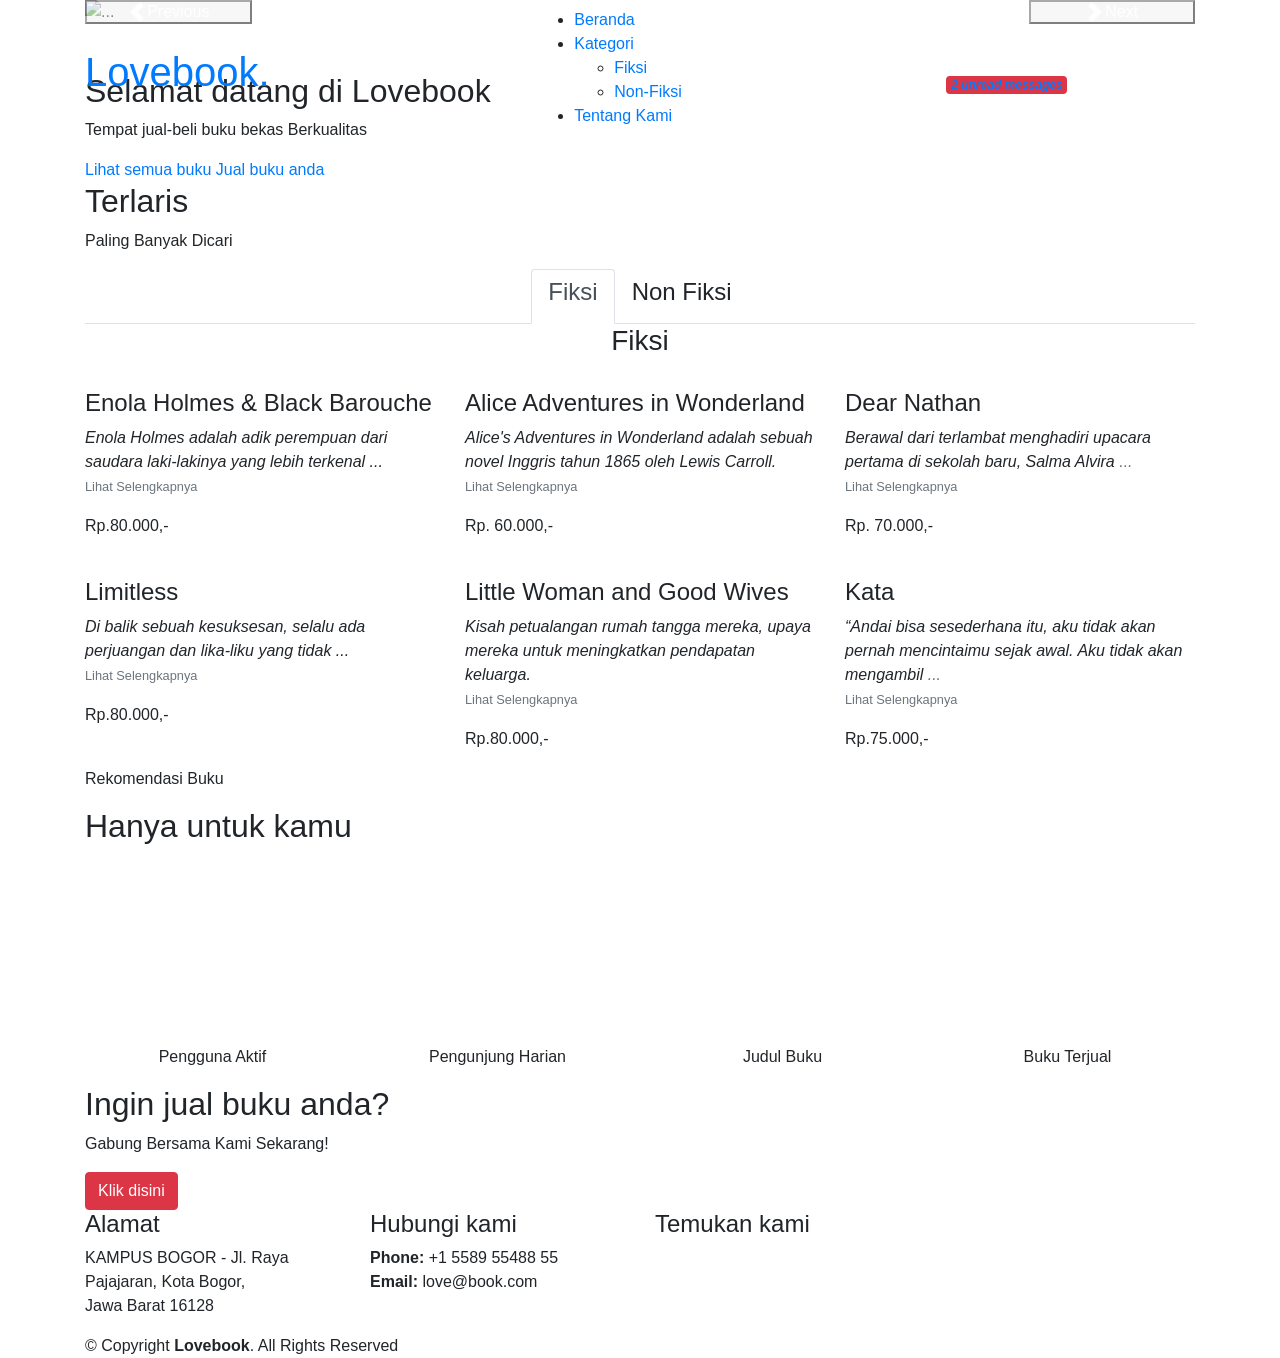
==== index.html @ 8b5e9d5b "Create index.html" ====
<!DOCTYPE html>
<html lang="en">

<head>
  <meta charset="utf-8">
  <meta content="width=device-width, initial-scale=1.0" name="viewport">

  <title>Lovebook</title>
  <meta content="" name="description">
  <meta content="" name="keywords">

  <!-- Favicons -->
  <link href="assets/img/LogoLovebook.png" rel="icon">
  <link href="assets/img/LogoLovebook.png" rel="apple-touch-icon">

  <!-- Google Fonts -->
  <link rel="preconnect" href="https://fonts.googleapis.com">
  <link rel="preconnect" href="https://fonts.gstatic.com" crossorigin>
  <link
    href="https://fonts.googleapis.com/css2?family=Open+Sans:ital,wght@0,300;0,400;0,500;0,600;0,700;1,300;1,400;1,600;1,700&family=Amatic+SC:ital,wght@0,300;0,400;0,500;0,600;0,700;1,300;1,400;1,500;1,600;1,700&family=Inter:ital,wght@0,300;0,400;0,500;0,600;0,700;1,300;1,400;1,500;1,600;1,700&display=swap"
    rel="stylesheet">

  <!-- Vendor CSS Files -->
  <link href="assets/vendor/bootstrap/css/bootstrap.min.css" rel="stylesheet">
  <link href="assets/vendor/bootstrap-icons/bootstrap-icons.css" rel="stylesheet">
  <link href="assets/vendor/aos/aos.css" rel="stylesheet">
  <link href="assets/vendor/glightbox/css/glightbox.min.css" rel="stylesheet">
  <link href="assets/vendor/swiper/swiper-bundle.min.css" rel="stylesheet">
  <link href="//maxcdn.bootstrapcdn.com/bootstrap/4.0.0/css/bootstrap.min.css" rel="stylesheet" id="bootstrap-css">
  <script src="//maxcdn.bootstrapcdn.com/bootstrap/4.0.0/js/bootstrap.min.js"></script>
  <script src="//cdnjs.cloudflare.com/ajax/libs/jquery/3.2.1/jquery.min.js"></script>

  <!-- Template Main CSS File -->
  <link href="assets/css/main.css" rel="stylesheet">

</head>

<body>

  <!-- ======= Header ======= -->
  <header id="header" class="header fixed-top d-flex align-items-center">
    <div class="container d-flex align-items-center justify-content-between">

      <a href="index.html" class="logo d-flex align-items-center me-auto me-lg-0">
        <!-- Uncomment the line below if you also wish to use an image logo -->
        <img src="assets/img/logolovebook1.png" alt="">
        <h1>Lovebook<span>.</span></h1>
      </a>

      <nav id="navbar" class="navbar">
        <ul>
          <li><a href="index.html">Beranda</a></li>
          <li class="dropdown"><a href="category.html"><span>Kategori</span> <i
                class="bi bi-chevron-down dropdown-indicator"></i></a>
            <ul>
              <li><a href="category-fiction.html">Fiksi</a></li>
              <li><a href="category-nonfiction.html">Non-Fiksi</a></li>
            </ul>
          </li>
          <li><a href="aboutus.html">Tentang Kami</a></li>
        </ul>
      </nav><!-- .navbar -->
      <nav>
        <a href="cart.html"><i class="bi bi-cart4 position-relative fs-5"><span
              class="position-absolute top-0 start-100 translate-middle badge rounded-pill bg-danger">2 <span
                class="visually-hidden">unread messages</span></span></i></a>
        <a class="btn-book-a-table bi bi-person-circle fs-5" href="profile.html"></a>
      </nav>
      <i class="mobile-nav-toggle mobile-nav-show bi bi-list"></i>
      <i class="mobile-nav-toggle mobile-nav-hide d-none bi bi-x"></i>
    </div>
  </header><!-- End Header -->

  <!-- ======= Hero Section ======= -->
  <section id="hero" class="hero d-flex align-items-center section-bg">
    <div class="container">
      <div id="carouselExampleControls" class="carousel slide  mb-5" data-bs-ride="carousel">
        <div class="carousel-inner">
          <div class="carousel-item active">
            <img src="assets/img/banner3.jpg" class="d-block w-100" alt="...">
          </div>
          <div class="carousel-item">
            <img src="assets/img/banner1.jpg" class="d-block w-100" alt="...">
          </div>
          <div class="carousel-item">
            <img src="assets/img/banner2.jpg" class="d-block w-100" alt="...">
          </div>
        </div>
        <button class="carousel-control-prev" type="button" data-bs-target="#carouselExampleControls" data-bs-slide="prev">
          <span class="carousel-control-prev-icon" aria-hidden="true"></span>
          <span class="visually-hidden">Previous</span>
        </button>
        <button class="carousel-control-next" type="button" data-bs-target="#carouselExampleControls" data-bs-slide="next">
          <span class="carousel-control-next-icon" aria-hidden="true"></span>
          <span class="visually-hidden">Next</span>
        </button>
      </div>
      <div class="section-header">
        <h2>Selamat datang di Lovebook</h2>
        <p class="fs-2">Tempat jual-beli buku bekas <span>Berkualitas</span></p>
        <a href="category.html" class="btn-book-a-table">Lihat semua buku </a>
        <a href="#book-a-table" class="ms-4">Jual buku anda </a>
      </div>
      <!-- <div class="row justify-content-between gy-5">
        <div class="col-lg-5 order-2 order-lg-1 d-flex flex-column justify-content-center align-items-center align-items-lg-start text-center text-lg-start">
          <h2 data-aos="fade-up">Vedbook<br>buku bekas berkualitas</h2>
          <p data-aos="fade-up" data-aos-delay="100">Hanya di Lovebook</p>
          <div class="d-flex" data-aos="fade-up" data-aos-delay="200">
            
            <a href="#book-a-table" class="btn-book-a-table">Lihat Buku </a>
          </div>
        </div>
        <div class="col-lg-5 order-1 order-lg-2 text-center text-lg-start">
          <img src="assets/img/depan.png" class="img-fluid" alt="" data-aos="zoom-in" data-aos-delay="300" width="3750" height="3000">
        </div>
      </div> -->
    </div>
  </section><!-- End Hero Section -->

  <main id="main">

    <!-- ======= Menu Section ======= -->
    <section id="menu" class="menu">
      <div class="container" data-aos="fade-up">

        <div class="section-header">
          <h2>Terlaris</h2>
          <p>Paling Banyak <span>Dicari</span></p>
        </div>

        <ul class="nav nav-tabs d-flex justify-content-center" data-aos="fade-up" data-aos-delay="200">

          <li class="nav-item">
            <a class="nav-link active show" data-bs-toggle="tab" data-bs-target="#menu-fiction">
              <h4>Fiksi</h4>
            </a>
          </li><!-- End tab nav item -->

          <li class="nav-item">
            <a class="nav-link" data-bs-toggle="tab" data-bs-target="#menu-nonfiction">
              <h4>Non Fiksi</h4>
            </a>
          </li><!-- End tab nav item -->

        </ul>

        <div class="tab-content" data-aos="fade-up" data-aos-delay="300">

          <div class="tab-pane fade active show" id="menu-fiction">

            <div class="tab-header text-center">
              <h3>Fiksi</h3>
            </div>

            <div class="row gy-5">

              <div class="col-lg-4 menu-item">
                <a href="assets/img/menu/enola1.png" class="glightbox"><img src="assets/img/menu/enola1.png"
                    class="menu-img img-fluid" alt=""></a>
                <h4>Enola Holmes & Black Barouche</h4>
                <p class="description">
                  <i>Enola Holmes adalah adik perempuan dari saudara laki-lakinya yang lebih terkenal ...</i> <br><small><a href="#" class="text-muted opacity-50">Lihat Selengkapnya</a></small>
                </p>
                <p class="price">
                  Rp.80.000,-
                </p>
              </div><!-- Menu Item -->

              <div class="col-lg-4 menu-item">
                <a href="assets/img/menu/alice.png" class="glightbox"><img src="assets/img/menu/alice.png"
                    class="menu-img img-fluid" alt=""></a>
                <h4>Alice Adventures in Wonderland</h4>
                <p class="description">
                  <i>Alice's Adventures in Wonderland adalah sebuah novel Inggris tahun 1865 oleh Lewis
                    Carroll.</i><br><small><a href="#" class="text-muted opacity-50">Lihat Selengkapnya</a></small>
                </p>
                <p class="price">
                  Rp. 60.000,-
                </p>
              </div><!-- Menu Item -->

              <div class="col-lg-4 menu-item">
                <a href="assets/img/menu/dearnathan.png" class="glightbox"><img src="assets/img/menu/dearnathan.png"
                    class="menu-img img-fluid" alt=""></a>
                <h4>Dear Nathan</h4>
                <p class="description">
                  <i>Berawal dari terlambat menghadiri upacara pertama di sekolah baru, Salma Alvira <a
                      class="text-muted">...</a></i> <br><small><a href="#" class="text-muted opacity-50">Lihat
                      Selengkapnya</a></small>
                </p>
                <p class="price">
                  Rp. 70.000,-
                </p>
              </div><!-- Menu Item -->

              <div class="col-lg-4 menu-item">
                <a href="assets/img/menu/limitless.png" class="glightbox"><img src="assets/img/menu/limitless.png"
                    class="menu-img img-fluid" alt=""></a>
                <h4>Limitless</h4>
                <p class="description">
                  <i>Di balik sebuah kesuksesan, selalu ada perjuangan dan lika-liku yang tidak ...</i> <br><small><a href="#" class="text-muted opacity-50">Lihat Selengkapnya</a></small>
                </p>
                <p class="price">
                  Rp.80.000,-
                </p>
              </div><!-- Menu Item -->

              <div class="col-lg-4 menu-item">
                <a href="assets/img/menu/littlewoman.png" class="glightbox"><img src="assets/img/menu/littlewoman.png"
                    class="menu-img img-fluid" alt=""></a>
                <h4>Little Woman and Good Wives</h4>
                <p class="description">
                  <i>Kisah petualangan rumah tangga mereka, upaya mereka untuk meningkatkan pendapatan keluarga.</i>
                  <br><small><a href="#" class="text-muted opacity-50">Lihat Selengkapnya</a></small>
                </p>
                <p class="price">
                  Rp.80.000,-
                </p>
              </div><!-- Menu Item -->

              <div class="col-lg-4 menu-item">
                <a href="assets/img/menu/kata.png" class="glightbox"><img src="assets/img/menu/kata.png"
                    class="menu-img img-fluid" alt=""></a>
                <h4>Kata</h4>
                <p class="description">
                  <i>“Andai bisa sesederhana itu, aku tidak akan pernah mencintaimu sejak awal. Aku tidak akan mengambil
                    <a class="text-muted">...</a></i> <br><small><a href="#" class="text-muted opacity-50">Lihat
                      Selengkapnya</a></small>
                </p>
                <p class="price">
                  Rp.75.000,-
                </p>
              </div><!-- Menu Item -->

            </div>
          </div><!-- End Starter Menu Content -->

          <div class="tab-pane fade" id="menu-nonfiction">

            <div class="tab-header text-center">
              <h3>Non Fiksi</h3>
            </div>

            <div class="row gy-5">

              <div class="col-lg-4 menu-item">
                <a href="assets/img/menu/howtowin.png" class="glightbox"><img src="assets/img/menu/howtowin.png"
                    class="menu-img img-fluid" alt=""></a>
                <h4>How to Win & Influence People</h4>
                <p class="description">
                  <i>Anda dapat mengejar pekerjaan yang Anda inginkan dan mendapatkannya!</i> <br><small><a href="#" class="text-muted opacity-50">Lihat
                      Selengkapnya</a></small>

                </p>
                <p class="price">
                  Rp. 55.000,-
                </p>
              </div><!-- Menu Item -->

              <div class="col-lg-4 menu-item">
                <a href="assets/img/menu/sukarno.png" class="glightbox"><img src="assets/img/menu/sukarno.png"
                    class="menu-img img-fluid" alt=""></a>
                <h4>Sukarno</h4>
                <p class="description">
                  <i>Sukarno adalah sebuah buku yang berisi tentang kisah Soekarno, bapak pendiri republik. </i>
                  <br><small><a href="#" class="text-muted opacity-50">Lihat Selengkapnya</a></small>
                </p>
                <p class="price">
                  Rp. 90.000,-
                </p>
              </div><!-- Menu Item -->

              <div class="col-lg-4 menu-item">
                <a href="assets/img/menu/atomic1.png" class="glightbox"><img src="assets/img/menu/atomic1.png"
                    class="menu-img img-fluid" alt=""></a>
                <h4>Atomic Habits</h4>
                <p class="description">
                  <i>Orang mengira ketika Anda ingin mengubah hidup, Anda perlu memikirkan hal-hal besar. </i>
                  <br><small><a href="#" class="text-muted opacity-50">Lihat Selengkapnya</a></small>
                </p>
                <p class="price">
                  Rp. 80.000,-
                </p>
              </div><!-- Menu Item -->

              <div class="col-lg-4 menu-item">
                <a href="assets/img/menu/deartommorow.png" class="glightbox"><img src="assets/img/menu/deartommorow.png"
                    class="menu-img img-fluid" alt=""></a>
                <h4>Dear Tomorrow</h4>
                <p class="description">
                  <i>Buku ini adalah kumpulan pengalaman, pemikiran, dan percakapan tentang <a
                      class="text-muted">...</a></i> <br><small><a href="#" class="text-muted opacity-50">Lihat
                      Selengkapnya</a></small>

                </p>
                <p class="price">
                  Rp. 90.000,-
                </p>
              </div><!-- Menu Item -->

              <div class="col-lg-4 menu-item">
                <a href="assets/img/menu/howtorespect.png" class="glightbox"><img src="assets/img/menu/howtorespect.png"
                    class="menu-img img-fluid" alt=""></a>
                <h4>How to Respect Myself</h4>
                <p class="description">
                  <i>Bagaimana anda menjaga dan mencintai diri sendiri? Metode pelatihan mandiri untuk <a
                      class="text-muted">...</a></i> <br><small><a href="#" class="text-muted opacity-50">Lihat
                      Selengkapnya</a></small>

                </p>
                <p class="price">
                  Rp. 70.000,-
                </p>
              </div><!-- Menu Item -->

              <div class="col-lg-4 menu-item">
                <a href="assets/img/menu/seniberbicara.png" class="glightbox"><img
                    src="assets/img/menu/seniberbicara.png" class="menu-img img-fluid" alt=""></a>
                <h4>Seni Berbicara yang Baik</h4>
                <p class="description">
                  <i>Tidak ada orang yang tidak bisa diajak bicara bila kita memiliki sifat yang tepat.</i>
                  <br><small><a href="#" class="text-muted opacity-50">Lihat Selengkapnya</a></small>

                </p>
                <p class="price">
                  Rp. 75.000,-
                </p>
              </div><!-- Menu Item -->

            </div>
          </div><!-- End Breakfast Menu Content -->

        </div>

      </div>
    </section><!-- End Menu Section -->

    <!-- ======= Gallery Section ======= -->
    <section id="gallery" class="gallery section-bg">
      <div class="container" data-aos="fade-up">

        <div class="section-header">
          <p>Rekomendasi <span>Buku</span></p>
          <h2>Hanya untuk kamu</h2>
        </div>
        <div class="gallery-slider swiper">
          <div class="swiper-wrapper align-items-center">
            <div class="swiper-slide"><a class="glightbox" data-gallery="images-gallery"
                href="assets/img/menu/habisgelap.png"><img src="assets/img/menu/habisgelap.png" class="img-fluid"
                  alt=""></a></div>
            <div class="swiper-slide"><a class="glightbox" data-gallery="images-gallery"
                href="assets/img/menu/kata.png"><img src="assets/img/menu/kata.png" class="img-fluid" alt=""></a>
            </div>
            <div class="swiper-slide"><a class="glightbox" data-gallery="images-gallery"
                href="assets/img/menu/seniberbicara.png"><img src="assets/img/menu/seniberbicara.png" class="img-fluid"
                  alt=""></a></div>
            <div class="swiper-slide"><a class="glightbox" data-gallery="images-gallery"
                href="assets/img/menu/howtorespect.png"><img src="assets/img/menu/howtorespect.png" class="img-fluid"
                  alt=""></a></div>
            <div class="swiper-slide"><a class="glightbox" data-gallery="images-gallery"
                href="assets/img/menu/teluk.png"><img src="assets/img/menu/teluk.png" class="img-fluid" alt=""></a>
            </div>
            <div class="swiper-slide"><a class="glightbox" data-gallery="images-gallery"
                href="assets/img/menu/atomic1.png"><img src="assets/img/menu/atomic1.png" class="img-fluid" alt=""></a>
            </div>
            <div class="swiper-slide"><a class="glightbox" data-gallery="images-gallery"
                href="assets/img/menu/limitless.png"><img src="assets/img/menu/limitless.png" class="img-fluid"
                  alt=""></a></div>
            <div class="swiper-slide"><a class="glightbox" data-gallery="images-gallery"
                href="assets/img/menu/deartommorow.png"><img src="assets/img/menu/deartommorow.png" class="img-fluid"
                  alt=""></a></div>
          </div>
          <div class="swiper-pagination"></div>
        </div>


      </div>
    </section><!-- End Gallery Section -->

    <!-- ======= Stats Counter Section ======= -->
    <section id="stats-counter" class="stats-counter">
      <div class="container" data-aos="zoom-out">

        <div class="row gy-4">

          <div class="col-lg-3 col-md-6">
            <div class="stats-item text-center w-100 h-100">
              <span data-purecounter-start="0" data-purecounter-end="152" data-purecounter-duration="1"
                class="purecounter"></span>
              <p>Pengguna Aktif</p>
            </div>
          </div><!-- End Stats Item -->

          <div class="col-lg-3 col-md-6">
            <div class="stats-item text-center w-100 h-100">
              <span data-purecounter-start="0" data-purecounter-end="542" data-purecounter-duration="1"
                class="purecounter"></span>
              <p>Pengunjung Harian</p>
            </div>
          </div><!-- End Stats Item -->

          <div class="col-lg-3 col-md-6">
            <div class="stats-item text-center w-100 h-100">
              <span data-purecounter-start="0" data-purecounter-end="1453" data-purecounter-duration="1"
                class="purecounter"></span>
              <p>Judul Buku</p>
            </div>
          </div><!-- End Stats Item -->

          <div class="col-lg-3 col-md-6">
            <div class="stats-item text-center w-100 h-100">
              <span data-purecounter-start="0" data-purecounter-end="413" data-purecounter-duration="1"
                class="purecounter"></span>
              <p>Buku Terjual</p>
            </div>
          </div><!-- End Stats Item -->

        </div>

      </div>
    </section><!-- End Stats Counter Section -->



    <!-- ======= Events Section ======= -->
    <!-- <section id="events" class="events">
          <div class="container-fluid" data-aos="fade-up">
    
            <div class="section-header">
              <h2>Events</h2>
              <p>Share <span>Your Moments</span> In Our Restaurant</p>
            </div>
    
            <div class="slides-3 swiper" data-aos="fade-up" data-aos-delay="100">
              <div class="swiper-wrapper">
    
                <div class="swiper-slide event-item d-flex flex-column justify-content-end" style="background-image: url(assets/img/menu/atomic1.png)">
                  <h3>Atomic Habits</h3>
                  <div class="price align-self-start">Rp. 80.000,-</div>
                  <p class="description">
                    
                  </p>
                </div>
    
                <div class="swiper-slide event-item d-flex flex-column justify-content-end" style="background-image: url(assets/img/menu/sukarno.png)">
                  <h3>Sukarno</h3>
                  <div class="price align-self-start">Rp. 90.000,-</div>
                  <p class="description">
                   
                  </p>
                </div>
    
                <div class="swiper-slide event-item d-flex flex-column justify-content-end" style="background-image: url(assets/img/menu/dearnathan.png)">
                  <h3>Dear Nathan</h3>
                  <div class="price align-self-start">Rp. 70.000,-</div>
                  <p class="description">
                  </p>
                </div>
    
              </div>
              <div class="swiper-pagination"></div>
            </div>
    
          </div>
        </section> -->
    <!-- End Events Section -->

    <!-- ======= Book A Table Section ======= -->
    <section id="book-a-table" class="book-a-table">
      <div class="container" data-aos="fade-up">

        <div class="section-header">
          <h2>Ingin jual buku anda?</h2>
          <p>Gabung <span>Bersama Kami</span> Sekarang!</p>
          <button type="button" class="btn btn-danger">Klik disini</button>
        </div>

        <!-- <div class="row g-0">

          <div class="col-lg-4 reservation-img" style="background-image: url(assets/img/gabung.jpg);" data-aos="zoom-out" data-aos-delay="200"></div>

          <div class="col-lg-8 d-flex align-items-center reservation-form-bg">
            <form action="forms/book-a-table.php" method="post" role="form" class="php-email-form" data-aos="fade-up" data-aos-delay="100">
              <div class="row gy-4">
                <div class="col-lg-4 col-md-6">
                  <input type="text" name="name" class="form-control" id="name" placeholder="Your Name" data-rule="minlen:4" data-msg="Please enter at least 4 chars">
                  <div class="validate"></div>
                </div>
                <div class="col-lg-4 col-md-6">
                  <input type="email" class="form-control" name="email" id="email" placeholder="Your Email" data-rule="email" data-msg="Please enter a valid email">
                  <div class="validate"></div>
                </div>
                <div class="col-lg-4 col-md-6">
                  <input type="text" class="form-control" name="phone" id="phone" placeholder="Your Phone" data-rule="minlen:4" data-msg="Please enter at least 4 chars">
                  <div class="validate"></div>
                </div>
                <div class="col-lg-4 col-md-6">
                  <input type="text" name="date" class="form-control" id="date" placeholder="Date" data-rule="minlen:4" data-msg="Please enter at least 4 chars">
                  <div class="validate"></div>
                </div>
                <div class="col-lg-4 col-md-6">
                  <input type="text" class="form-control" name="time" id="time" placeholder="Time" data-rule="minlen:4" data-msg="Please enter at least 4 chars">
                  <div class="validate"></div>
                </div>
                <div class="col-lg-4 col-md-6">
                  <input type="number" class="form-control" name="people" id="people" placeholder="# of people" data-rule="minlen:1" data-msg="Please enter at least 1 chars">
                  <div class="validate"></div>
                </div>
              </div>
              <div class="form-group mt-3">
                <textarea class="form-control" name="message" rows="5" placeholder="Message"></textarea>
                <div class="validate"></div>
              </div>
              <div class="mb-3">
                <div class="loading">Loading</div>
                <div class="error-message"></div>
                <div class="sent-message">Your booking request was sent. We will call back or send an Email to confirm your reservation. Thank you!</div>
              </div>
              <div class="text-center"><button type="submit">Book a Table</button></div>
            </form>

        </div> -->

      </div>
    </section>



    <!-- ======= Contact Section ======= -->
    <!-- <section id="contact" class="contact">
      <div class="container" data-aos="fade-up">
        <form action="forms/contact.php" method="post" role="form" class="php-email-form p-3 p-md-4">
          <div class="row">
            <div class="col-xl-6 form-group">
              <input type="text" name="name" class="form-control" id="name" placeholder="Your Name" required>
            </div>
            <div class="col-xl-6 form-group">
              <input type="email" class="form-control" name="email" id="email" placeholder="Your Email" required>
            </div>
          </div>
          <div class="form-group">
            <input type="text" class="form-control" name="subject" id="subject" placeholder="Subject" required>
          </div>
          <div class="form-group">
            <textarea class="form-control" name="message" rows="5" placeholder="Message" required></textarea>
          </div>
          <div class="my-3">
            <div class="loading">Loading</div>
            <div class="error-message"></div>
            <div class="sent-message">Your message has been sent. Thank you!</div>
          </div>
          <div class="text-center"><button type="submit">Send Message</button></div>
        </form>

      </div>
    </section> -->

  </main><!-- End #main -->

  <!-- ======= Footer ======= -->
  <footer id="footer" class="footer">

    <div class="container">
      <div class="row gy-3">
        <div class="col-lg-3 col-md-6 d-flex">
          <i class="bi bi-geo-alt icon"></i>
          <div>
            <h4>Alamat</h4>
            <p>
              KAMPUS BOGOR - Jl. Raya Pajajaran, Kota Bogor,<br>
              Jawa Barat 16128 <br>
            </p>
          </div>

        </div>

        <div class="col-lg-3 col-md-6 footer-links d-flex">
          <i class="bi bi-telephone icon"></i>
          <div>
            <h4>Hubungi kami</h4>
            <p>
              <strong>Phone:</strong> +1 5589 55488 55<br>
              <strong>Email:</strong> love@book.com<br>
            </p>
          </div>
        </div>

        <div class="col-lg-3 col-md-6 footer-links">
          <h4>Temukan kami</h4>
          <div class="social-links d-flex">
            <a href="#" class="twitter"><i class="bi bi-twitter"></i></a>
            <a href="#" class="facebook"><i class="bi bi-facebook"></i></a>
            <a href="#" class="instagram"><i class="bi bi-instagram"></i></a>
            <a href="#" class="linkedin"><i class="bi bi-linkedin"></i></a>
          </div>
        </div>

      </div>
    </div>

    <div class="container">
      <div class="copyright">
        &copy; Copyright <strong><span>Lovebook</span></strong>. All Rights Reserved
      </div>
    </div>

  </footer><!-- End Footer -->
  <!-- End Footer -->

  <a href="#" class="scroll-top d-flex align-items-center justify-content-center"><i
      class="bi bi-arrow-up-short"></i></a>

  <div id="preloader"></div>

  <!-- Vendor JS Files -->
  <script src="assets/vendor/bootstrap/js/bootstrap.bundle.min.js"></script>
  <script src="assets/vendor/aos/aos.js"></script>
  <script src="assets/vendor/glightbox/js/glightbox.min.js"></script>
  <script src="assets/vendor/purecounter/purecounter_vanilla.js"></script>
  <script src="assets/vendor/swiper/swiper-bundle.min.js"></script>
  <script src="assets/vendor/php-email-form/validate.js"></script>

  <!-- Template Main JS File -->
  <script src="assets/js/main.js"></script>

</body>

</html>
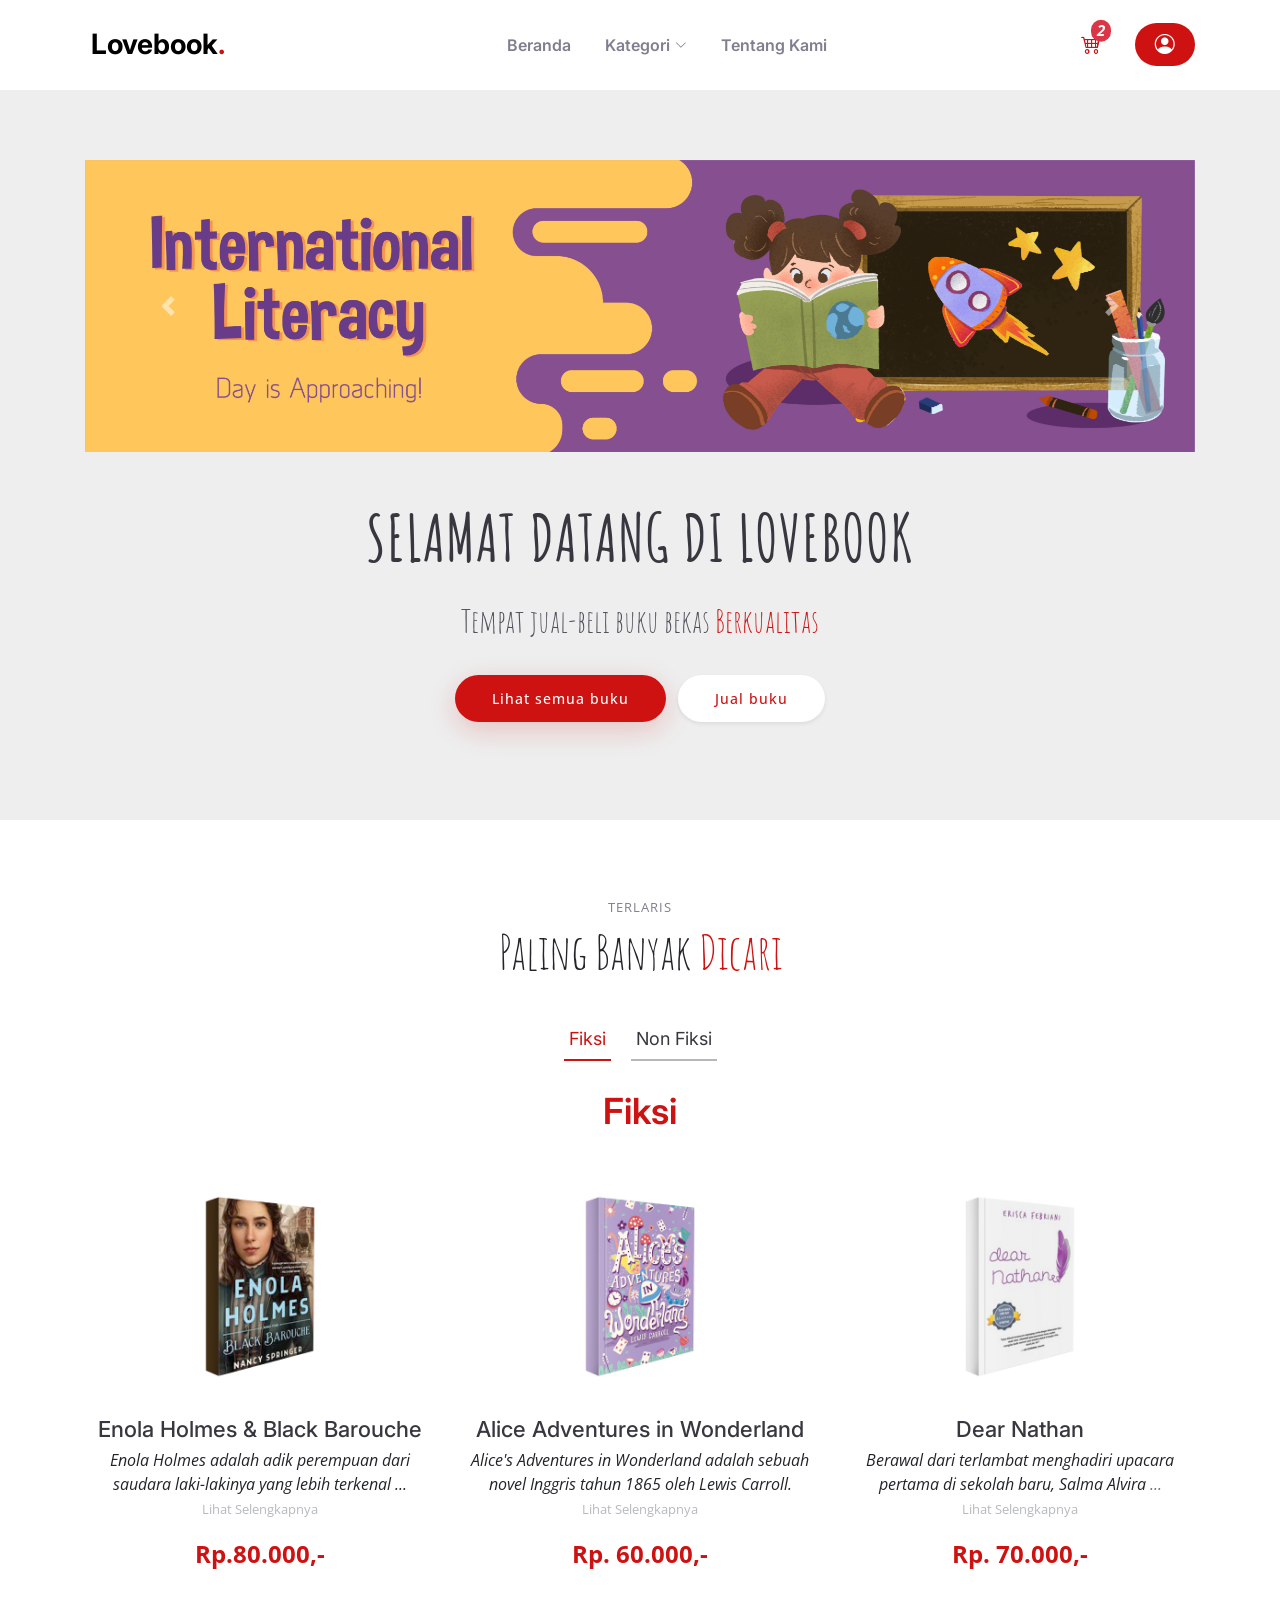
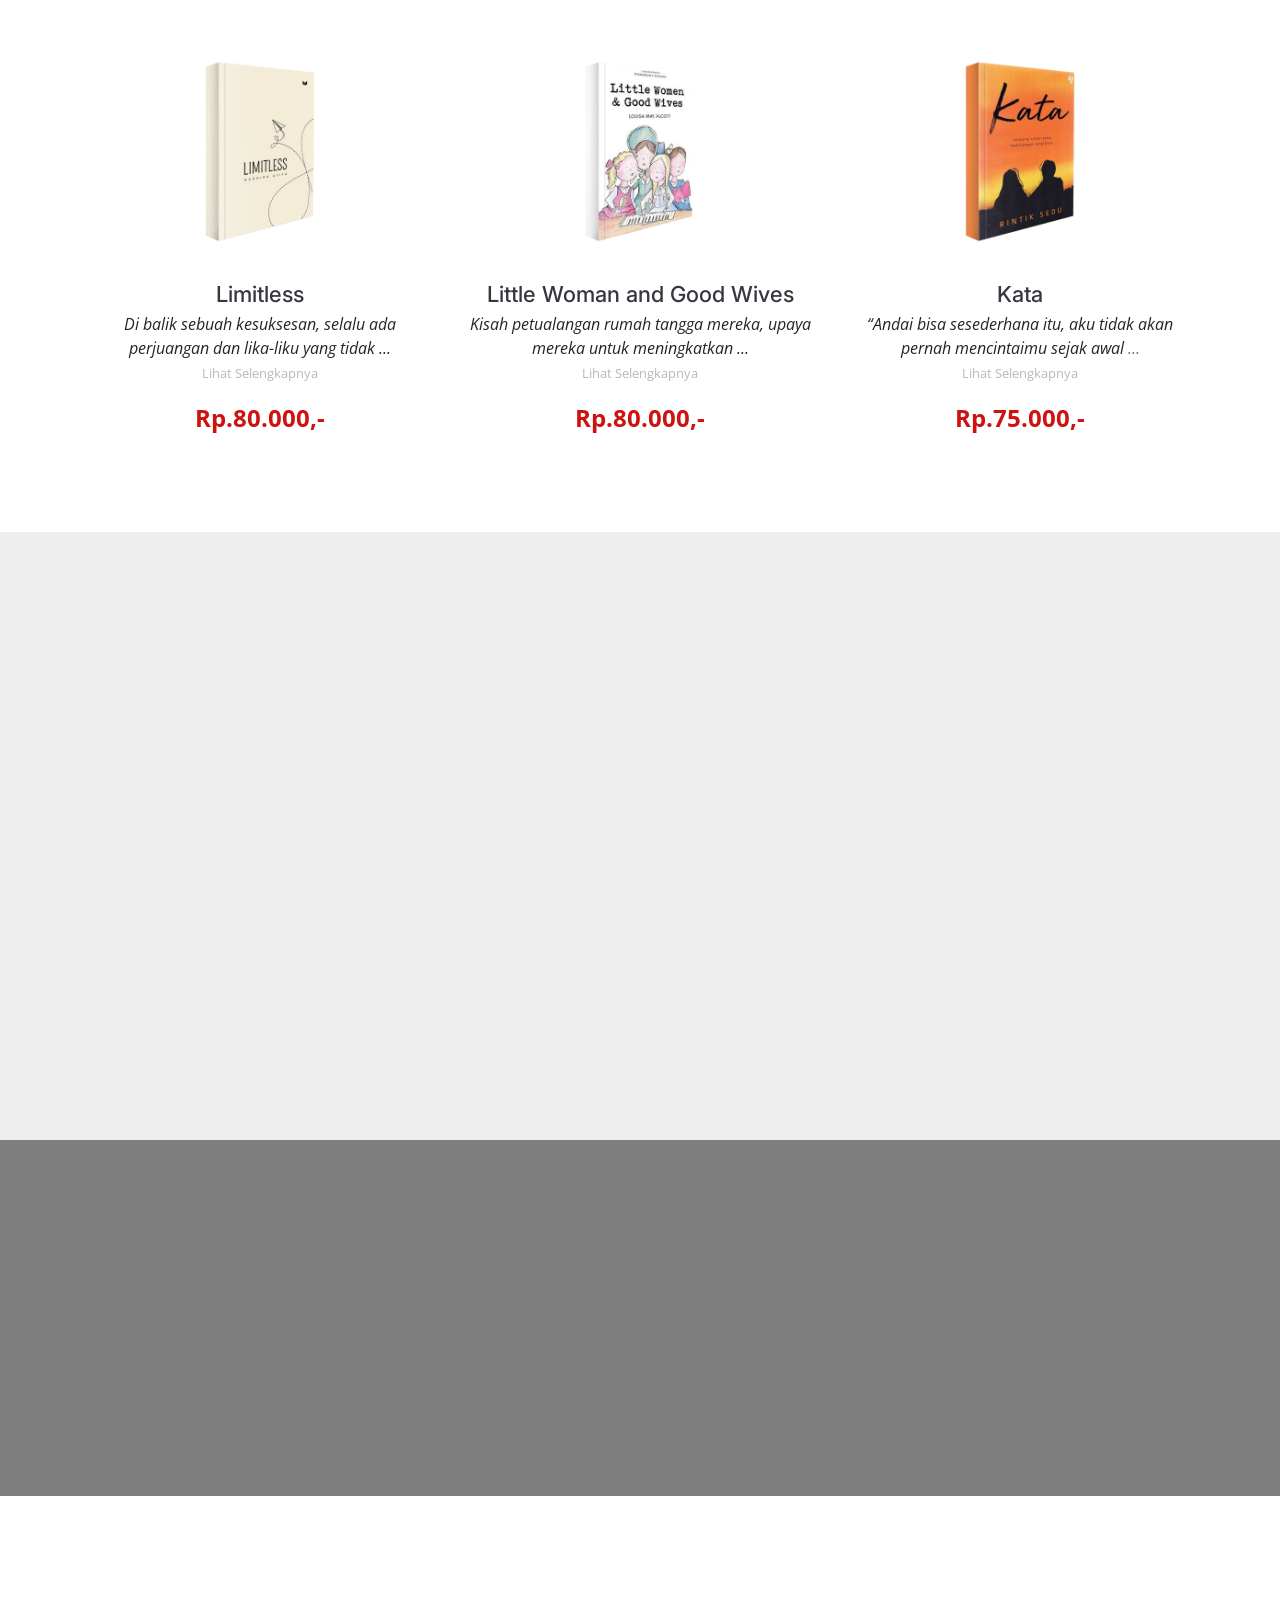
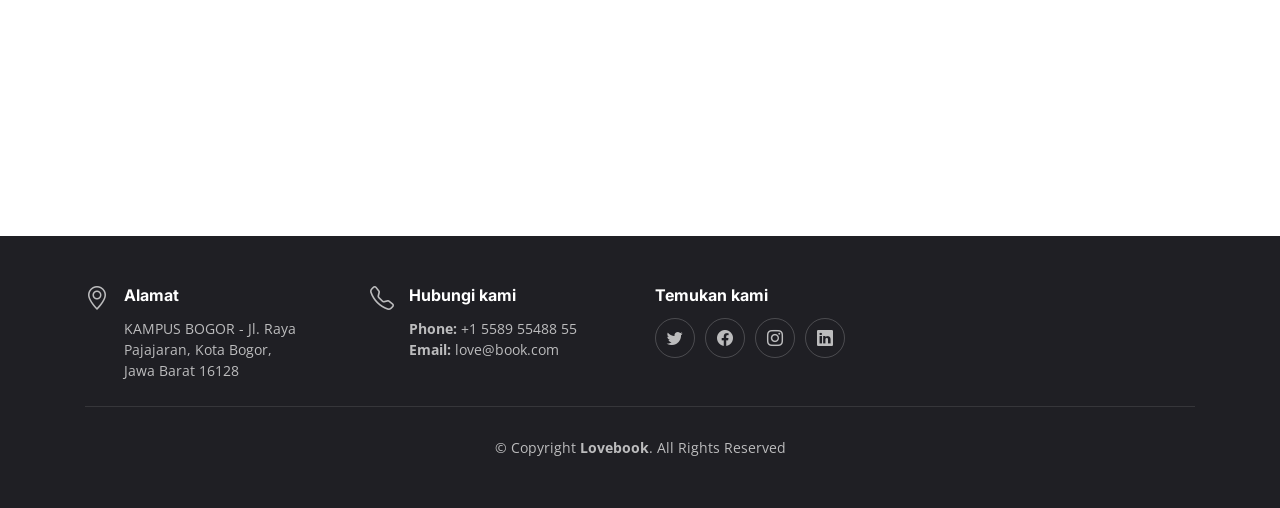
==== commit 99712104: "Add files via upload" ====
--- a/index.html
+++ b/index.html
@@ -43,8 +43,8 @@
 
       <a href="index.html" class="logo d-flex align-items-center me-auto me-lg-0">
         <!-- Uncomment the line below if you also wish to use an image logo -->
-        <img src="assets/img/logolovebook1.png" alt="">
-        <h1>Lovebook<span>.</span></h1>
+        <img src="assets/img/logolovebookFIX.png" alt="">
+        <h1 class="navbar">Lovebook<span>.</span></h1>
       </a>
 
       <nav id="navbar" class="navbar">
@@ -98,8 +98,10 @@
       <div class="section-header">
         <h2>Selamat datang di Lovebook</h2>
         <p class="fs-2">Tempat jual-beli buku bekas <span>Berkualitas</span></p>
-        <a href="category.html" class="btn-book-a-table">Lihat semua buku </a>
-        <a href="#book-a-table" class="ms-4">Jual buku anda </a>
+        <a href="category.html" class="btn btn-book-a-table mb-2">Lihat semua buku</a>
+        <a href="#book-a-table" class="shadow-sm ms-2 btn mb-2" style="
+        font-weight: 500; font-size: 14px; letter-spacing: 1px; display: inline-block; 
+        padding: 12px 36px; border-radius: 50px; transition: 0.5s; background-color:white; color:#CE1212">Jual buku</a>
       </div>
       <!-- <div class="row justify-content-between gy-5">
         <div class="col-lg-5 order-2 order-lg-1 d-flex flex-column justify-content-center align-items-center align-items-lg-start text-center text-lg-start">
@@ -157,8 +159,8 @@
               <div class="col-lg-4 menu-item">
                 <a href="assets/img/menu/enola1.png" class="glightbox"><img src="assets/img/menu/enola1.png"
                     class="menu-img img-fluid" alt=""></a>
-                <h4>Enola Holmes & Black Barouche</h4>
-                <p class="description">
+                <h4 style="text-align:center">Enola Holmes & Black Barouche</h4>
+                <p class="description" style="text-align:center">
                   <i>Enola Holmes adalah adik perempuan dari saudara laki-lakinya yang lebih terkenal ...</i> <br><small><a href="#" class="text-muted opacity-50">Lihat Selengkapnya</a></small>
                 </p>
                 <p class="price">
@@ -169,8 +171,8 @@
               <div class="col-lg-4 menu-item">
                 <a href="assets/img/menu/alice.png" class="glightbox"><img src="assets/img/menu/alice.png"
                     class="menu-img img-fluid" alt=""></a>
-                <h4>Alice Adventures in Wonderland</h4>
-                <p class="description">
+                <h4 style="text-align:center">Alice Adventures in Wonderland</h4>
+                <p class="description" style="text-align:center">
                   <i>Alice's Adventures in Wonderland adalah sebuah novel Inggris tahun 1865 oleh Lewis
                     Carroll.</i><br><small><a href="#" class="text-muted opacity-50">Lihat Selengkapnya</a></small>
                 </p>
@@ -182,8 +184,8 @@
               <div class="col-lg-4 menu-item">
                 <a href="assets/img/menu/dearnathan.png" class="glightbox"><img src="assets/img/menu/dearnathan.png"
                     class="menu-img img-fluid" alt=""></a>
-                <h4>Dear Nathan</h4>
-                <p class="description">
+                <h4 style="text-align:center">Dear Nathan</h4>
+                <p class="description" style="text-align:center">
                   <i>Berawal dari terlambat menghadiri upacara pertama di sekolah baru, Salma Alvira <a
                       class="text-muted">...</a></i> <br><small><a href="#" class="text-muted opacity-50">Lihat
                       Selengkapnya</a></small>
@@ -196,8 +198,8 @@
               <div class="col-lg-4 menu-item">
                 <a href="assets/img/menu/limitless.png" class="glightbox"><img src="assets/img/menu/limitless.png"
                     class="menu-img img-fluid" alt=""></a>
-                <h4>Limitless</h4>
-                <p class="description">
+                <h4 style="text-align:center">Limitless</h4>
+                <p class="description" style="text-align:center">
                   <i>Di balik sebuah kesuksesan, selalu ada perjuangan dan lika-liku yang tidak ...</i> <br><small><a href="#" class="text-muted opacity-50">Lihat Selengkapnya</a></small>
                 </p>
                 <p class="price">
@@ -208,9 +210,9 @@
               <div class="col-lg-4 menu-item">
                 <a href="assets/img/menu/littlewoman.png" class="glightbox"><img src="assets/img/menu/littlewoman.png"
                     class="menu-img img-fluid" alt=""></a>
-                <h4>Little Woman and Good Wives</h4>
-                <p class="description">
-                  <i>Kisah petualangan rumah tangga mereka, upaya mereka untuk meningkatkan pendapatan keluarga.</i>
+                <h4 style="text-align:center">Little Woman and Good Wives</h4>
+                <p class="description" style="text-align:center">
+                  <i>Kisah petualangan rumah tangga mereka, upaya mereka untuk meningkatkan ...</i>
                   <br><small><a href="#" class="text-muted opacity-50">Lihat Selengkapnya</a></small>
                 </p>
                 <p class="price">
@@ -221,9 +223,9 @@
               <div class="col-lg-4 menu-item">
                 <a href="assets/img/menu/kata.png" class="glightbox"><img src="assets/img/menu/kata.png"
                     class="menu-img img-fluid" alt=""></a>
-                <h4>Kata</h4>
-                <p class="description">
-                  <i>“Andai bisa sesederhana itu, aku tidak akan pernah mencintaimu sejak awal. Aku tidak akan mengambil
+                <h4 style="text-align:center">Kata</h4>
+                <p class="description" style="text-align:center">
+                  <i>“Andai bisa sesederhana itu, aku tidak akan pernah mencintaimu sejak awal 
                     <a class="text-muted">...</a></i> <br><small><a href="#" class="text-muted opacity-50">Lihat
                       Selengkapnya</a></small>
                 </p>
@@ -246,8 +248,8 @@
               <div class="col-lg-4 menu-item">
                 <a href="assets/img/menu/howtowin.png" class="glightbox"><img src="assets/img/menu/howtowin.png"
                     class="menu-img img-fluid" alt=""></a>
-                <h4>How to Win & Influence People</h4>
-                <p class="description">
+                <h4 style="text-align:center">How to Win & Influence People</h4>
+                <p class="description" style="text-align:center">
                   <i>Anda dapat mengejar pekerjaan yang Anda inginkan dan mendapatkannya!</i> <br><small><a href="#" class="text-muted opacity-50">Lihat
                       Selengkapnya</a></small>
 
@@ -260,8 +262,8 @@
               <div class="col-lg-4 menu-item">
                 <a href="assets/img/menu/sukarno.png" class="glightbox"><img src="assets/img/menu/sukarno.png"
                     class="menu-img img-fluid" alt=""></a>
-                <h4>Sukarno</h4>
-                <p class="description">
+                <h4 style="text-align:center">Sukarno</h4>
+                <p class="description" style="text-align:center">
                   <i>Sukarno adalah sebuah buku yang berisi tentang kisah Soekarno, bapak pendiri republik. </i>
                   <br><small><a href="#" class="text-muted opacity-50">Lihat Selengkapnya</a></small>
                 </p>
@@ -273,8 +275,8 @@
               <div class="col-lg-4 menu-item">
                 <a href="assets/img/menu/atomic1.png" class="glightbox"><img src="assets/img/menu/atomic1.png"
                     class="menu-img img-fluid" alt=""></a>
-                <h4>Atomic Habits</h4>
-                <p class="description">
+                <h4 style="text-align:center">Atomic Habits</h4>
+                <p class="description" style="text-align:center">
                   <i>Orang mengira ketika Anda ingin mengubah hidup, Anda perlu memikirkan hal-hal besar. </i>
                   <br><small><a href="#" class="text-muted opacity-50">Lihat Selengkapnya</a></small>
                 </p>
@@ -286,8 +288,8 @@
               <div class="col-lg-4 menu-item">
                 <a href="assets/img/menu/deartommorow.png" class="glightbox"><img src="assets/img/menu/deartommorow.png"
                     class="menu-img img-fluid" alt=""></a>
-                <h4>Dear Tomorrow</h4>
-                <p class="description">
+                <h4 style="text-align:center">Dear Tomorrow</h4>
+                <p class="description" style="text-align:center">
                   <i>Buku ini adalah kumpulan pengalaman, pemikiran, dan percakapan tentang <a
                       class="text-muted">...</a></i> <br><small><a href="#" class="text-muted opacity-50">Lihat
                       Selengkapnya</a></small>
@@ -301,8 +303,8 @@
               <div class="col-lg-4 menu-item">
                 <a href="assets/img/menu/howtorespect.png" class="glightbox"><img src="assets/img/menu/howtorespect.png"
                     class="menu-img img-fluid" alt=""></a>
-                <h4>How to Respect Myself</h4>
-                <p class="description">
+                <h4 style="text-align:center">How to Respect Myself</h4>
+                <p class="description style="text-align:center"">
                   <i>Bagaimana anda menjaga dan mencintai diri sendiri? Metode pelatihan mandiri untuk <a
                       class="text-muted">...</a></i> <br><small><a href="#" class="text-muted opacity-50">Lihat
                       Selengkapnya</a></small>
@@ -316,8 +318,8 @@
               <div class="col-lg-4 menu-item">
                 <a href="assets/img/menu/seniberbicara.png" class="glightbox"><img
                     src="assets/img/menu/seniberbicara.png" class="menu-img img-fluid" alt=""></a>
-                <h4>Seni Berbicara yang Baik</h4>
-                <p class="description">
+                <h4 style="text-align:center">Seni Berbicara yang Baik</h4>
+                <p class="description" style="text-align:center">
                   <i>Tidak ada orang yang tidak bisa diajak bicara bila kita memiliki sifat yang tepat.</i>
                   <br><small><a href="#" class="text-muted opacity-50">Lihat Selengkapnya</a></small>
 
@@ -472,7 +474,7 @@
         <div class="section-header">
           <h2>Ingin jual buku anda?</h2>
           <p>Gabung <span>Bersama Kami</span> Sekarang!</p>
-          <button type="button" class="btn btn-danger">Klik disini</button>
+          <button type="button" class="btn mt-3 shadow" style="font-weight: 500; font-size: 14px; letter-spacing: 1px; display: inline-block; padding: 12px 36px; border-radius: 50px; transition: 0.5s; background-color:#CE1212; color:white">Klik disini</button>
         </div>
 
         <!-- <div class="row g-0">
@@ -625,4 +627,4 @@
 
 </body>
 
-</html>
+</html>
--- a/assets/css/main.css
+++ b/assets/css/main.css
@@ -0,0 +1,1927 @@
+/**
+* Template Name: Yummy - v1.1.0
+* Template URL: https://bootstrapmade.com/yummy-bootstrap-restaurant-website-template/
+* Author: BootstrapMade.com
+* License: https://bootstrapmade.com/license/
+*/
+
+/*--------------------------------------------------------------
+# Set main reusable colors and fonts using CSS variables
+# Learn more about CSS variables at https://developer.mozilla.org/en-US/docs/Web/CSS/Using_CSS_custom_properties
+--------------------------------------------------------------*/
+/* Fonts */
+:root {
+  --font-default: "Open Sans", system-ui, -apple-system, "Segoe UI", Roboto, "Helvetica Neue", Arial, "Noto Sans", "Liberation Sans", sans-serif, "Apple Color Emoji", "Segoe UI Emoji", "Segoe UI Symbol", "Noto Color Emoji";
+  --font-primary: "Amatic SC", sans-serif;
+  --font-secondary: "Inter", sans-serif;
+}
+
+/* Colors */
+:root {
+  --color-default: #212529;
+  --color-primary: #ce1212;
+  --color-secondary: #37373f;
+}
+
+/* Smooth scroll behavior */
+:root {
+  scroll-behavior: smooth;
+}
+
+/*--------------------------------------------------------------
+# General
+--------------------------------------------------------------*/
+body {
+  font-family: var(--font-default);
+  color: var(--color-default);
+}
+
+a {
+  color: var(--color-primary);
+  text-decoration: none;
+}
+
+a:hover {
+  color: #ec2727;
+  text-decoration: none;
+}
+
+h1,
+h2,
+h3,
+h4,
+h5,
+h6 {
+  font-family: var(--font-secondary);
+}
+
+.kotak
+	{
+		padding:10px;
+		border:1px solid #e8e8e8;
+		margin-bottom:15px;	
+		background:#F4F4F4;
+		border-radius:5px;
+	}
+.kotak2
+	{
+		padding:20px;
+		border:1px solid #e8e8e8;
+		margin-bottom:15px;	
+	}
+
+/*--------------------------------------------------------------
+# Sections & Section Header
+--------------------------------------------------------------*/
+section {
+  overflow: hidden;
+  padding: 80px 0;
+}
+
+.section-bg {
+  background-color: #eee;
+}
+
+.section-header {
+  text-align: center;
+  padding-bottom: 30px;
+}
+
+.section-header h2 {
+  font-size: 13px;
+  letter-spacing: 1px;
+  font-weight: 400;
+  margin: 0;
+  padding: 0;
+  color: #7f7f90;
+  text-transform: uppercase;
+  font-family: var(--font-default);
+}
+
+.section-header p {
+  margin: 0;
+  font-size: 48px;
+  font-weight: 400;
+  font-family: var(--font-primary);
+}
+
+.section-header p span {
+  color: var(--color-primary);
+}
+
+/*--------------------------------------------------------------
+# Breadcrumbs
+--------------------------------------------------------------*/
+.breadcrumbs {
+  padding: 15px 0;
+  background: rgba(55, 55, 63, 0.05);
+  margin-top: 90px;
+}
+
+@media (max-width: 575px) {
+  .breadcrumbs {
+    margin-top: 70px;
+  }
+}
+
+.breadcrumbs h2 {
+  font-size: 24px;
+  font-weight: 400;
+  margin: 0;
+}
+
+.breadcrumbs ol {
+  display: flex;
+  flex-wrap: wrap;
+  list-style: none;
+  padding: 0;
+  margin: 0;
+  font-size: 14px;
+}
+
+.breadcrumbs ol li+li {
+  padding-left: 10px;
+}
+
+.breadcrumbs ol li+li::before {
+  display: inline-block;
+  padding-right: 10px;
+  color: #676775;
+  content: "/";
+}
+
+@media (max-width: 992px) {
+  .breadcrumbs .d-flex {
+    display: block !important;
+  }
+
+  .breadcrumbs h2 {
+    margin-bottom: 10px;
+  }
+
+  .breadcrumbs ol {
+    display: block;
+  }
+
+  .breadcrumbs ol li {
+    display: inline-block;
+  }
+}
+
+/*--------------------------------------------------------------
+# Scroll top button
+--------------------------------------------------------------*/
+.scroll-top {
+  position: fixed;
+  visibility: hidden;
+  opacity: 0;
+  right: 15px;
+  bottom: 15px;
+  z-index: 99999;
+  background: var(--color-primary);
+  width: 44px;
+  height: 44px;
+  border-radius: 50px;
+  transition: all 0.4s;
+}
+
+.scroll-top i {
+  font-size: 24px;
+  color: #fff;
+  line-height: 0;
+}
+
+.scroll-top:hover {
+  background: #ec2727;
+  color: #fff;
+}
+
+.scroll-top.active {
+  visibility: visible;
+  opacity: 1;
+}
+
+/*--------------------------------------------------------------
+# Preloader
+--------------------------------------------------------------*/
+#preloader {
+  position: fixed;
+  inset: 0;
+  z-index: 9999;
+  overflow: hidden;
+  background: #fff;
+  transition: all 0.6s ease-out;
+  width: 100%;
+  height: 100vh;
+}
+
+#preloader:before,
+#preloader:after {
+  content: "";
+  position: absolute;
+  border: 4px solid var(--color-primary);
+  border-radius: 50%;
+  -webkit-animation: animate-preloader 2s cubic-bezier(0, 0.2, 0.8, 1) infinite;
+  animation: animate-preloader 2s cubic-bezier(0, 0.2, 0.8, 1) infinite;
+}
+
+#preloader:after {
+  -webkit-animation-delay: -0.5s;
+  animation-delay: -0.5s;
+}
+
+@-webkit-keyframes animate-preloader {
+  0% {
+    width: 10px;
+    height: 10px;
+    top: calc(50% - 5px);
+    left: calc(50% - 5px);
+    opacity: 1;
+  }
+
+  100% {
+    width: 72px;
+    height: 72px;
+    top: calc(50% - 36px);
+    left: calc(50% - 36px);
+    opacity: 0;
+  }
+}
+
+@keyframes animate-preloader {
+  0% {
+    width: 10px;
+    height: 10px;
+    top: calc(50% - 5px);
+    left: calc(50% - 5px);
+    opacity: 1;
+  }
+
+  100% {
+    width: 72px;
+    height: 72px;
+    top: calc(50% - 36px);
+    left: calc(50% - 36px);
+    opacity: 0;
+  }
+}
+
+/*--------------------------------------------------------------
+# Disable aos animation delay on mobile devices
+--------------------------------------------------------------*/
+@media screen and (max-width: 768px) {
+  [data-aos-delay] {
+    transition-delay: 0 !important;
+  }
+}
+
+/*--------------------------------------------------------------
+# Header
+--------------------------------------------------------------*/
+.header {
+  background: #fff;
+  transition: all 0.5s;
+  z-index: 997;
+  height: 90px;
+  border-bottom: 1px solid #fff;
+}
+
+@media (max-width: 575px) {
+  .header {
+    height: 70px;
+  }
+}
+
+.header.sticked {
+  border-color: #fff;
+  border-color: #eee;
+}
+
+.header .logo img {
+  max-height: 40px;
+  margin-right: 6px;
+}
+
+.header .logo h1 {
+  font-size: 28px;
+  font-weight: 700;
+  color: #000;
+  margin: 0;
+  font-family: var(--font-secondary);
+}
+
+.header .logo h1 span {
+  color: var(--color-primary);
+}
+
+.header .btn-cart,
+.header .btn-cart:focus {
+  color: #fff;
+  background: var(--color-primary);
+  padding: 8px 20px;
+  margin-left: 30px;
+  border-radius: 50px;
+  transition: 0.3s;
+}
+
+.header .btn-cart:hover,
+.header .btn-cart:focus:hover {
+  color: #fff;
+  background: rgba(206, 18, 18, 0.8);
+}
+
+.header .btn-book-a-table,
+.header .btn-book-a-table:focus {
+  font-size: 14px;
+  color: #fff;
+  background: var(--color-primary);
+  padding: 8px 20px;
+  margin-left: 30px;
+  border-radius: 50px;
+  transition: 0.3s;
+}
+
+.header .btn-book-a-table:hover,
+.header .btn-book-a-table:focus:hover {
+  color: #fff;
+  background: rgba(206, 18, 18, 0.8);
+}
+
+section {
+  scroll-margin-top: 90px;
+}
+
+/*--------------------------------------------------------------
+# Desktop Navigation
+--------------------------------------------------------------*/
+@media (min-width: 1280px) {
+  .navbar {
+    padding: 0;
+  }
+
+  .navbar ul {
+    margin: 0;
+    padding: 0;
+    display: flex;
+    list-style: none;
+    align-items: center;
+  }
+
+  .navbar li {
+    position: relative;
+  }
+
+  .navbar>ul>li {
+    white-space: nowrap;
+    padding: 10px 0 10px 28px;
+  }
+
+  .navbar a,
+  .navbar a:focus {
+    display: flex;
+    align-items: center;
+    justify-content: space-between;
+    padding: 0 3px;
+    font-family: var(--font-secondary);
+    font-size: 16px;
+    font-weight: 600;
+    color: #7f7f90;
+    white-space: nowrap;
+    transition: 0.3s;
+    position: relative;
+  }
+
+  .navbar a i,
+  .navbar a:focus i {
+    font-size: 12px;
+    line-height: 0;
+    margin-left: 5px;
+  }
+
+  .navbar>ul>li>a:before {
+    content: "";
+    position: absolute;
+    width: 100%;
+    height: 2px;
+    bottom: -6px;
+    left: 0;
+    background-color: var(--color-primary);
+    visibility: hidden;
+    width: 0px;
+    transition: all 0.3s ease-in-out 0s;
+  }
+
+  .navbar a:hover:before,
+  .navbar li:hover>a:before,
+  .navbar .active:before {
+    visibility: visible;
+    width: 100%;
+  }
+
+  .navbar a:hover,
+  .navbar .active,
+  .navbar .active:focus,
+  .navbar li:hover>a {
+    color: #000;
+  }
+
+  .navbar .dropdown ul {
+    display: block;
+    position: absolute;
+    left: 28px;
+    top: calc(100% + 30px);
+    margin: 0;
+    padding: 10px 0;
+    z-index: 99;
+    opacity: 0;
+    visibility: hidden;
+    background: #fff;
+    box-shadow: 0px 0px 30px rgba(127, 137, 161, 0.25);
+    transition: 0.3s;
+    border-radius: 4px;
+  }
+
+  .navbar .dropdown ul li {
+    min-width: 200px;
+  }
+
+  .navbar .dropdown ul a {
+    padding: 10px 20px;
+    font-size: 15px;
+    text-transform: none;
+    font-weight: 600;
+  }
+
+  .navbar .dropdown ul a i {
+    font-size: 12px;
+  }
+
+  .navbar .dropdown ul a:hover,
+  .navbar .dropdown ul .active:hover,
+  .navbar .dropdown ul li:hover>a {
+    color: var(--color-primary);
+  }
+
+  .navbar .dropdown:hover>ul {
+    opacity: 1;
+    top: 100%;
+    visibility: visible;
+  }
+
+  .navbar .dropdown .dropdown ul {
+    top: 0;
+    left: calc(100% - 30px);
+    visibility: hidden;
+  }
+
+  .navbar .dropdown .dropdown:hover>ul {
+    opacity: 1;
+    top: 0;
+    left: 100%;
+    visibility: visible;
+  }
+}
+
+@media (min-width: 1280px) and (max-width: 1366px) {
+  .navbar .dropdown .dropdown ul {
+    left: -90%;
+  }
+
+  .navbar .dropdown .dropdown:hover>ul {
+    left: -100%;
+  }
+}
+
+@media (min-width: 1280px) {
+
+  .mobile-nav-show,
+  .mobile-nav-hide {
+    display: none;
+  }
+}
+
+/*--------------------------------------------------------------
+# Mobile Navigation
+--------------------------------------------------------------*/
+@media (max-width: 1279px) {
+  .navbar {
+    position: fixed;
+    top: 0;
+    right: -100%;
+    width: 100%;
+    max-width: 400px;
+    border-left: 1px solid #666;
+    bottom: 0;
+    transition: 0.3s;
+    z-index: 9997;
+  }
+
+  .navbar ul {
+    position: absolute;
+    inset: 0;
+    padding: 50px 0 10px 0;
+    margin: 0;
+    background: rgba(255, 255, 255, 0.9);
+    overflow-y: auto;
+    transition: 0.3s;
+    z-index: 9998;
+  }
+
+  .navbar a,
+  .navbar a:focus {
+    display: flex;
+    align-items: center;
+    justify-content: space-between;
+    padding: 10px 20px;
+    font-family: var(--font-secondary);
+    border-bottom: 2px solid rgba(255, 255, 255, 0.8);
+    font-size: 16px;
+    font-weight: 600;
+    color: #7f7f90;
+    white-space: nowrap;
+    transition: 0.3s;
+  }
+
+  .navbar a i,
+  .navbar a:focus i {
+    font-size: 12px;
+    line-height: 0;
+    margin-left: 5px;
+  }
+
+  .navbar a:hover,
+  .navbar li:hover>a {
+    color: #000;
+  }
+
+  .navbar .active,
+  .navbar .active:focus {
+    color: #000;
+    border-color: var(--color-primary);
+  }
+
+  .navbar .dropdown ul,
+  .navbar .dropdown .dropdown ul {
+    position: static;
+    display: none;
+    padding: 10px 0;
+    margin: 10px 20px;
+    transition: all 0.5s ease-in-out;
+    border: 1px solid #eee;
+  }
+
+  .navbar .dropdown>.dropdown-active,
+  .navbar .dropdown .dropdown>.dropdown-active {
+    display: block;
+  }
+
+  .mobile-nav-show {
+    color: var(--color-secondary);
+    font-size: 28px;
+    cursor: pointer;
+    line-height: 0;
+    transition: 0.5s;
+    z-index: 9999;
+    margin: 0 10px 0 20px;
+  }
+
+  .mobile-nav-hide {
+    color: var(--color-secondary);
+    font-size: 32px;
+    cursor: pointer;
+    line-height: 0;
+    transition: 0.5s;
+    position: fixed;
+    right: 20px;
+    top: 20px;
+    z-index: 9999;
+  }
+
+  .mobile-nav-active {
+    overflow: hidden;
+  }
+
+  .mobile-nav-active .navbar {
+    right: 0;
+  }
+
+  .mobile-nav-active .navbar:before {
+    content: "";
+    position: fixed;
+    inset: 0;
+    background: rgba(255, 255, 255, 0.8);
+    z-index: 9996;
+  }
+}
+
+/*--------------------------------------------------------------
+# About Section
+--------------------------------------------------------------*/
+.about .about-img {
+  min-height: 500px;
+}
+
+.about h3 {
+  font-weight: 700;
+  font-size: 36px;
+  margin-bottom: 30px;
+  font-family: var(--font-secondary);
+}
+
+.about .call-us {
+  left: 10%;
+  right: 10%;
+  bottom: 10%;
+  background-color: #fff;
+  box-shadow: 0px 2px 25px rgba(0, 0, 0, 0.08);
+  padding: 20px;
+  text-align: center;
+}
+
+.about .call-us h4 {
+  font-size: 24px;
+  font-weight: 700;
+  margin-bottom: 5px;
+  font-family: var(--font-default);
+}
+
+.about .call-us p {
+  font-size: 28px;
+  font-weight: 700;
+  color: var(--color-primary);
+}
+
+.about .content ul {
+  list-style: none;
+  padding: 0;
+}
+
+.about .content ul li {
+  padding: 0 0 8px 26px;
+  position: relative;
+}
+
+.about .content ul i {
+  position: absolute;
+  font-size: 20px;
+  left: 0;
+  top: -3px;
+  color: var(--color-primary);
+}
+
+.about .content p:last-child {
+  margin-bottom: 0;
+}
+
+.about .play-btn {
+  width: 94px;
+  height: 94px;
+  background: radial-gradient(var(--color-primary) 50%, rgba(206, 18, 18, 0.4) 52%);
+  border-radius: 50%;
+  display: block;
+  position: absolute;
+  left: calc(50% - 47px);
+  top: calc(50% - 47px);
+  overflow: hidden;
+}
+
+.about .play-btn:before {
+  content: "";
+  position: absolute;
+  width: 120px;
+  height: 120px;
+  -webkit-animation-delay: 0s;
+  animation-delay: 0s;
+  -webkit-animation: pulsate-btn 2s;
+  animation: pulsate-btn 2s;
+  -webkit-animation-direction: forwards;
+  animation-direction: forwards;
+  -webkit-animation-iteration-count: infinite;
+  animation-iteration-count: infinite;
+  -webkit-animation-timing-function: steps;
+  animation-timing-function: steps;
+  opacity: 1;
+  border-radius: 50%;
+  border: 5px solid rgba(206, 18, 18, 0.7);
+  top: -15%;
+  left: -15%;
+  background: rgba(198, 16, 0, 0);
+}
+
+.about .play-btn:after {
+  content: "";
+  position: absolute;
+  left: 50%;
+  top: 50%;
+  transform: translateX(-40%) translateY(-50%);
+  width: 0;
+  height: 0;
+  border-top: 10px solid transparent;
+  border-bottom: 10px solid transparent;
+  border-left: 15px solid #fff;
+  z-index: 100;
+  transition: all 400ms cubic-bezier(0.55, 0.055, 0.675, 0.19);
+}
+
+.about .play-btn:hover:before {
+  content: "";
+  position: absolute;
+  left: 50%;
+  top: 50%;
+  transform: translateX(-40%) translateY(-50%);
+  width: 0;
+  height: 0;
+  border: none;
+  border-top: 10px solid transparent;
+  border-bottom: 10px solid transparent;
+  border-left: 15px solid #fff;
+  z-index: 200;
+  -webkit-animation: none;
+  animation: none;
+  border-radius: 0;
+}
+
+.about .play-btn:hover:after {
+  border-left: 15px solid var(--color-primary);
+  transform: scale(20);
+}
+
+@-webkit-keyframes pulsate-btn {
+  0% {
+    transform: scale(0.6, 0.6);
+    opacity: 1;
+  }
+
+  100% {
+    transform: scale(1, 1);
+    opacity: 0;
+  }
+}
+
+@keyframes pulsate-btn {
+  0% {
+    transform: scale(0.6, 0.6);
+    opacity: 1;
+  }
+
+  100% {
+    transform: scale(1, 1);
+    opacity: 0;
+  }
+}
+
+/*--------------------------------------------------------------
+# Why Us Section
+--------------------------------------------------------------*/
+.why-us .why-box {
+  padding: 30px;
+  background: var(--color-primary);
+  color: #fff;
+}
+
+.why-us .why-box h3 {
+  font-weight: 700;
+  font-size: 34px;
+  margin-bottom: 30px;
+}
+
+.why-us .why-box p {
+  margin-bottom: 30px;
+}
+
+.why-us .why-box .more-btn {
+  display: inline-block;
+  background: rgba(255, 255, 255, 0.3);
+  padding: 6px 30px 8px 30px;
+  color: #fff;
+  border-radius: 50px;
+  transition: all ease-in-out 0.4s;
+}
+
+.why-us .why-box .more-btn i {
+  font-size: 14px;
+}
+
+.why-us .why-box .more-btn:hover {
+  color: var(--color-primary);
+  background: #fff;
+}
+
+.why-us .icon-box {
+  text-align: center;
+  background: #fff;
+  padding: 40px 30px;
+  width: 100%;
+  height: 100%;
+  border: 1px solid rgba(55, 55, 63, 0.1);
+  transition: 0.3s;
+}
+
+.why-us .icon-box i {
+  color: var(--color-primary);
+  margin-bottom: 30px;
+  font-size: 32px;
+  margin-bottom: 30px;
+  background: rgba(206, 18, 18, 0.1);
+  border-radius: 50px;
+  display: flex;
+  align-items: center;
+  justify-content: center;
+  width: 64px;
+  height: 64px;
+}
+
+.why-us .icon-box h4 {
+  font-size: 20px;
+  font-weight: 400;
+  margin: 0 0 30px 0;
+  font-family: var(--font-secondary);
+}
+
+.why-us .icon-box p {
+  font-size: 15px;
+  color: #6c757d;
+}
+
+@media (min-width: 1200px) {
+  .why-us .icon-box:hover {
+    transform: scale(1.1);
+  }
+}
+
+/*--------------------------------------------------------------
+# Stats Counter Section
+--------------------------------------------------------------*/
+.stats-counter {
+  background: linear-gradient(rgba(0, 0, 0, 0.5), rgba(0, 0, 0, 0.5)), url("../img/stats-bg.jpg") center center;
+  background-size: cover;
+  padding: 100px 0;
+}
+
+@media (min-width: 1365px) {
+  .stats-counter {
+    background-attachment: fixed;
+  }
+}
+
+.stats-counter .stats-item {
+  padding: 30px;
+  width: 100%;
+}
+
+.stats-counter .stats-item span {
+  font-size: 48px;
+  display: block;
+  color: #fff;
+  font-weight: 700;
+}
+
+.stats-counter .stats-item p {
+  padding: 0;
+  margin: 0;
+  font-family: var(--font-secondary);
+  font-size: 16px;
+  font-weight: 700;
+  color: rgba(255, 255, 255, 0.6);
+}
+
+/*--------------------------------------------------------------
+# Menu Section
+--------------------------------------------------------------*/
+.menu .nav-tabs {
+  border: 0;
+}
+
+.menu .nav-link {
+  margin: 0 10px;
+  padding: 10px 5px;
+  transition: 0.3s;
+  color: var(--color-secondary);
+  border-radius: 0;
+  cursor: pointer;
+  height: 100%;
+  border: 0;
+  border-bottom: 2px solid #b6b6bf;
+}
+
+@media (max-width: 575px) {
+  .menu .nav-link {
+    margin: 0 10px;
+    padding: 10px 0;
+  }
+}
+
+.menu .nav-link i {
+  padding-right: 15px;
+  font-size: 48px;
+}
+
+.menu .nav-link h4 {
+  font-size: 18px;
+  font-weight: 400;
+  margin: 0;
+  font-family: var(--font-secondary);
+}
+
+@media (max-width: 575px) {
+  .menu .nav-link h4 {
+    font-size: 16px;
+  }
+}
+
+.menu .nav-link:hover {
+  color: var(--color-primary);
+}
+
+.menu .nav-link.active {
+  color: var(--color-primary);
+  border-color: var(--color-primary);
+}
+
+.menu .tab-content .tab-header {
+  padding: 30px 0;
+}
+
+.menu .tab-content .tab-header p {
+  font-size: 14px;
+  text-transform: uppercase;
+  color: #676775;
+  margin-bottom: 0;
+}
+
+.menu .tab-content .tab-header h3 {
+  font-size: 36px;
+  font-weight: 600;
+  color: var(--color-primary);
+}
+
+.menu .tab-content .menu-item {
+  -moz-text-align-last: center;
+  text-align-last: center;
+}
+
+.menu .tab-content .menu-item .menu-img {
+  padding: 0 60px;
+  margin-bottom: 15px;
+}
+
+.menu .tab-content .menu-item h4 {
+  font-size: 22px;
+  font-weight: 500;
+  color: var(--color-secondary);
+  font-family: var(--font-secondary);
+  font-weight: 30px;
+  margin-bottom: 5px;
+}
+
+.menu .tab-content .menu-item .ingredients {
+  font-family: var(--font-secondary);
+  color: #8d8d9b;
+  margin-bottom: 5px;
+}
+
+.menu .tab-content .menu-item .price {
+  font-size: 24px;
+  font-weight: 700;
+  color: var(--color-primary);
+}
+
+/*--------------------------------------------------------------
+# Testimonials Section
+--------------------------------------------------------------*/
+.testimonials .section-header {
+  margin-bottom: 40px;
+}
+
+.testimonials .testimonials-carousel,
+.testimonials .testimonials-slider {
+  overflow: hidden;
+}
+
+.testimonials .testimonial-item .testimonial-content {
+  border-left: 3px solid var(--color-primary);
+  padding-left: 30px;
+}
+
+.testimonials .testimonial-item .testimonial-img {
+  border-radius: 50%;
+  border: 4px solid #fff;
+  margin: 0 auto;
+}
+
+.testimonials .testimonial-item h3 {
+  font-size: 20px;
+  font-weight: bold;
+  margin: 10px 0 5px 0;
+  color: var(--color-default);
+  font-family: var(--font-secondary);
+}
+
+.testimonials .testimonial-item h4 {
+  font-size: 14px;
+  color: #6c757d;
+  margin: 0 0 10px 0;
+  font-family: var(--font-secondary);
+}
+
+.testimonials .testimonial-item .stars i {
+  color: #ffc107;
+  margin: 0 1px;
+}
+
+.testimonials .testimonial-item .quote-icon-left,
+.testimonials .testimonial-item .quote-icon-right {
+  color: #f05656;
+  font-size: 26px;
+  line-height: 0;
+}
+
+.testimonials .testimonial-item .quote-icon-left {
+  display: inline-block;
+  left: -5px;
+  position: relative;
+}
+
+.testimonials .testimonial-item .quote-icon-right {
+  display: inline-block;
+  right: -5px;
+  position: relative;
+  top: 10px;
+  transform: scale(-1, -1);
+}
+
+.testimonials .testimonial-item p {
+  font-style: italic;
+}
+
+.testimonials .swiper-pagination {
+  margin-top: 40px;
+  position: relative;
+}
+
+.testimonials .swiper-pagination .swiper-pagination-bullet {
+  width: 12px;
+  height: 12px;
+  background-color: #d1d1d7;
+  opacity: 1;
+}
+
+.testimonials .swiper-pagination .swiper-pagination-bullet-active {
+  background-color: var(--color-primary);
+}
+
+/*--------------------------------------------------------------
+# Events Section
+--------------------------------------------------------------*/
+.events .container-fluid {
+  padding: 0;
+}
+
+.events .event-item {
+  background-size: cover;
+  background-position: cente;
+  min-height: 600px;
+  padding: 30px;
+}
+
+@media (max-width: 575px) {
+  .events .event-item {
+    min-height: 500px;
+  }
+}
+
+.events .event-item:before {
+  content: "";
+  background: rgba(0, 0, 0, 0.6);
+  position: absolute;
+  inset: 0;
+}
+
+.events .event-item h3 {
+  font-size: 24px;
+  font-weight: 700;
+  margin-bottom: 5px;
+  color: #fff;
+  position: relative;
+}
+
+.events .event-item .price {
+  color: #fff;
+  border-bottom: 2px solid var(--color-primary);
+  font-size: 32px;
+  font-weight: 700;
+  margin-bottom: 15px;
+  position: relative;
+}
+
+.events .event-item .description {
+  margin-bottom: 0;
+  color: rgba(255, 255, 255, 0.9);
+  position: relative;
+}
+
+@media (min-width: 1200px) {
+  .events .swiper-slide-active+.swiper-slide {
+    border-left: 1px solid rgba(255, 255, 255, 0.5);
+    border-right: 1px solid rgba(255, 255, 255, 0.5);
+    z-index: 1;
+  }
+}
+
+.events .swiper-pagination {
+  margin-top: 20px;
+  position: relative;
+}
+
+.events .swiper-pagination .swiper-pagination-bullet {
+  width: 10px;
+  height: 10px;
+  background-color: #d1d1d7;
+  opacity: 1;
+}
+
+.events .swiper-pagination .swiper-pagination-bullet-active {
+  background-color: var(--color-primary);
+}
+
+/*--------------------------------------------------------------
+# Chefs Section
+--------------------------------------------------------------*/
+.chefs .chef-member {
+  overflow: hidden;
+  text-align: center;
+  border-radius: 5px;
+  background: #fff;
+  box-shadow: 0px 0 30px rgba(55, 55, 63, 0.08);
+  transition: 0.3s;
+}
+
+.chefs .chef-member .member-img {
+  position: relative;
+  overflow: hidden;
+}
+
+.chefs .chef-member .member-img:after {
+  position: absolute;
+  content: "";
+  left: 0;
+  bottom: 0;
+  height: 100%;
+  width: 100%;
+  background: url(../img/team-shape.svg) no-repeat center bottom;
+  background-size: contain;
+  z-index: 1;
+}
+
+.chefs .chef-member .social {
+  position: absolute;
+  right: -100%;
+  top: 30px;
+  opacity: 0;
+  border-radius: 4px;
+  transition: 0.5s;
+  background: rgba(255, 255, 255, 0.3);
+  z-index: 2;
+}
+
+.chefs .chef-member .social a {
+  transition: color 0.3s;
+  color: rgba(55, 55, 63, 0.4);
+  margin: 15px 12px;
+  display: block;
+  line-height: 0;
+  text-align: center;
+}
+
+.chefs .chef-member .social a:hover {
+  color: rgba(55, 55, 63, 0.9);
+}
+
+.chefs .chef-member .social i {
+  font-size: 18px;
+}
+
+.chefs .chef-member .member-info {
+  padding: 10px 15px 20px 15px;
+}
+
+.chefs .chef-member .member-info h4 {
+  font-weight: 700;
+  margin-bottom: 5px;
+  font-size: 20px;
+  color: var(--color-secondary);
+}
+
+.chefs .chef-member .member-info span {
+  display: block;
+  font-size: 14px;
+  font-weight: 400;
+  color: rgba(33, 37, 41, 0.4);
+}
+
+.chefs .chef-member .member-info p {
+  font-style: italic;
+  font-size: 14px;
+  padding-top: 15px;
+  line-height: 26px;
+  color: rgba(33, 37, 41, 0.7);
+}
+
+.chefs .chef-member:hover {
+  transform: scale(1.08);
+  box-shadow: 0px 0 30px rgba(55, 55, 63, 0.15);
+}
+
+.chefs .chef-member:hover .social {
+  right: 8px;
+  opacity: 1;
+}
+
+/*--------------------------------------------------------------
+# Book A Table Section
+--------------------------------------------------------------*/
+.book-a-table .reservation-img {
+  min-height: 500px;
+  background-size: cover;
+  background-position: center;
+}
+
+.book-a-table .reservation-form-bg {
+  background: rgba(55, 55, 63, 0.04);
+}
+
+.book-a-table .php-email-form {
+  padding: 40px;
+}
+
+@media (max-width: 575px) {
+  .book-a-table .php-email-form {
+    padding: 20px;
+  }
+}
+
+.book-a-table .php-email-form h3 {
+  font-size: 14px;
+  font-weight: 700;
+  text-transform: uppercase;
+  letter-spacing: 1px;
+}
+
+.book-a-table .php-email-form h4 {
+  font-size: 14px;
+  font-weight: 700;
+  text-transform: uppercase;
+  letter-spacing: 1px;
+  margin: 20px 0 0 0;
+}
+
+.book-a-table .php-email-form p {
+  font-size: 14px;
+  margin-bottom: 20px;
+}
+
+.book-a-table .php-email-form .error-message {
+  display: none;
+  color: #fff;
+  background: #df1529;
+  text-align: left;
+  padding: 15px;
+  margin-bottom: 24px;
+  font-weight: 600;
+}
+
+.book-a-table .php-email-form .sent-message {
+  display: none;
+  color: #fff;
+  background: #059652;
+  text-align: center;
+  padding: 15px;
+  margin-bottom: 24px;
+  font-weight: 600;
+}
+
+.book-a-table .php-email-form .loading {
+  display: none;
+  background: #fff;
+  text-align: center;
+  padding: 15px;
+  margin-bottom: 24px;
+}
+
+.book-a-table .php-email-form .loading:before {
+  content: "";
+  display: inline-block;
+  border-radius: 50%;
+  width: 24px;
+  height: 24px;
+  margin: 0 10px -6px 0;
+  border: 3px solid #059652;
+  border-top-color: #fff;
+  -webkit-animation: animate-loading 1s linear infinite;
+  animation: animate-loading 1s linear infinite;
+}
+
+.book-a-table .php-email-form input,
+.book-a-table .php-email-form textarea {
+  border-radius: 0;
+  box-shadow: none;
+  font-size: 14px;
+  border-radius: 0;
+}
+
+.book-a-table .php-email-form input:focus,
+.book-a-table .php-email-form textarea:focus {
+  border-color: var(--color-primary);
+}
+
+.book-a-table .php-email-form input {
+  padding: 12px 15px;
+}
+
+.book-a-table .php-email-form textarea {
+  padding: 12px 15px;
+}
+
+.book-a-table .php-email-form button[type=submit] {
+  background: var(--color-primary);
+  border: 0;
+  padding: 14px 60px;
+  color: #fff;
+  transition: 0.4s;
+  border-radius: 50px;
+}
+
+.book-a-table .php-email-form button[type=submit]:hover {
+  background: #ec2727;
+}
+
+@-webkit-keyframes animate-loading {
+  0% {
+    transform: rotate(0deg);
+  }
+
+  100% {
+    transform: rotate(360deg);
+  }
+}
+
+@keyframes animate-loading {
+  0% {
+    transform: rotate(0deg);
+  }
+
+  100% {
+    transform: rotate(360deg);
+  }
+}
+
+/*--------------------------------------------------------------
+# Gallery Section
+--------------------------------------------------------------*/
+.gallery {
+  overflow: hidden;
+}
+
+.gallery .swiper-pagination {
+  margin-top: 20px;
+  position: relative;
+}
+
+.gallery .swiper-pagination .swiper-pagination-bullet {
+  width: 12px;
+  height: 12px;
+  background-color: #d1d1d7;
+  opacity: 1;
+}
+
+.gallery .swiper-pagination .swiper-pagination-bullet-active {
+  background-color: var(--color-primary);
+}
+
+.gallery .swiper-slide-active {
+  text-align: center;
+}
+
+@media (min-width: 992px) {
+  .gallery .swiper-wrapper {
+    padding: 40px 0;
+  }
+
+  .gallery .swiper-slide-active {
+    border: 6px solid var(--color-primary);
+    padding: 4px;
+    background: #fff;
+    z-index: 1;
+    transform: scale(1.2);
+  }
+}
+
+/*--------------------------------------------------------------
+# Contact Section
+--------------------------------------------------------------*/
+.contact .info-item {
+  background: #f4f4f4;
+  padding: 30px;
+  height: 100%;
+}
+
+.contact .info-item .icon {
+  display: flex;
+  align-items: center;
+  justify-content: center;
+  width: 56px;
+  height: 56px;
+  font-size: 24px;
+  line-height: 0;
+  color: #fff;
+  background: var(--color-primary);
+  border-radius: 50%;
+  margin-right: 15px;
+}
+
+.contact .info-item h3 {
+  font-size: 20px;
+  color: #6c757d;
+  font-weight: 700;
+  margin: 0 0 5px 0;
+}
+
+.contact .info-item p {
+  padding: 0;
+  margin: 0;
+  line-height: 24px;
+  font-size: 14px;
+}
+
+.contact .info-item .social-links a {
+  font-size: 24px;
+  display: inline-block;
+  color: rgba(55, 55, 63, 0.7);
+  line-height: 1;
+  margin: 4px 6px 0 0;
+  transition: 0.3s;
+}
+
+.contact .info-item .social-links a:hover {
+  color: var(--color-primary);
+}
+
+.contact .php-email-form {
+  width: 100%;
+  margin-top: 30px;
+  background: #fff;
+  box-shadow: 0 0 30px rgba(0, 0, 0, 0.08);
+}
+
+.contact .php-email-form .form-group {
+  padding-bottom: 20px;
+}
+
+.contact .php-email-form .error-message {
+  display: none;
+  color: #fff;
+  background: #df1529;
+  text-align: left;
+  padding: 15px;
+  font-weight: 600;
+}
+
+.contact .php-email-form .error-message br+br {
+  margin-top: 25px;
+}
+
+.contact .php-email-form .sent-message {
+  display: none;
+  color: #fff;
+  background: #059652;
+  text-align: center;
+  padding: 15px;
+  font-weight: 600;
+}
+
+.contact .php-email-form .loading {
+  display: none;
+  background: #fff;
+  text-align: center;
+  padding: 15px;
+}
+
+.contact .php-email-form .loading:before {
+  content: "";
+  display: inline-block;
+  border-radius: 50%;
+  width: 24px;
+  height: 24px;
+  margin: 0 10px -6px 0;
+  border: 3px solid #059652;
+  border-top-color: #fff;
+  -webkit-animation: animate-loading 1s linear infinite;
+  animation: animate-loading 1s linear infinite;
+}
+
+.contact .php-email-form input,
+.contact .php-email-form textarea {
+  border-radius: 0;
+  box-shadow: none;
+  font-size: 14px;
+}
+
+.contact .php-email-form input:focus,
+.contact .php-email-form textarea:focus {
+  border-color: var(--color-primary);
+}
+
+.contact .php-email-form input {
+  height: 48px;
+}
+
+.contact .php-email-form textarea {
+  padding: 10px 12px;
+}
+
+.contact .php-email-form button[type=submit] {
+  background: var(--color-primary);
+  border: 0;
+  padding: 12px 40px;
+  color: #fff;
+  transition: 0.4s;
+  border-radius: 50px;
+}
+
+.contact .php-email-form button[type=submit]:hover {
+  background: #ec2727;
+}
+
+@keyframes animate-loading {
+  0% {
+    transform: rotate(0deg);
+  }
+
+  100% {
+    transform: rotate(360deg);
+  }
+}
+
+/*--------------------------------------------------------------
+# Hero Section
+--------------------------------------------------------------*/
+.hero {
+  width: 100%;
+  background-size: cover;
+  position: relative;
+  min-height: 60vh;
+  padding: 160px 0 60px 0;
+}
+
+.hero h2 {
+  font-size: 64px;
+  font-weight: 700;
+  margin-bottom: 20px;
+  color: var(--color-secondary);
+  font-family: var(--font-primary);
+}
+
+.hero h2 span {
+  color: var(--color-primary);
+}
+
+.hero p {
+  color: #4f4f5a;
+  font-weight: 400;
+  margin-bottom: 30px;
+}
+
+.hero .btn-book-a-table {
+  font-weight: 500;
+  font-size: 14px;
+  letter-spacing: 1px;
+  display: inline-block;
+  padding: 12px 36px;
+  border-radius: 50px;
+  transition: 0.5s;
+  color: #fff;
+  background: var(--color-primary);
+  box-shadow: 0 8px 28px rgba(206, 18, 18, 0.2);
+}
+
+.hero .btn-book-a-table:hover {
+  background: rgba(206, 18, 18, 0.8);
+  box-shadow: 0 8px 28px rgba(206, 18, 18, 0.45);
+}
+
+.hero .btn-watch-video {
+  font-size: 16px;
+  transition: 0.5s;
+  margin-left: 25px;
+  color: var(--font-secondary);
+  font-weight: 600;
+}
+
+.hero .btn-watch-video i {
+  color: var(--color-primary);
+  font-size: 32px;
+  transition: 0.3s;
+  line-height: 0;
+  margin-right: 8px;
+}
+
+.hero .btn-watch-video:hover {
+  color: var(--color-primary);
+}
+
+.hero .btn-watch-video:hover i {
+  color: rgba(206, 18, 18, 0.8);
+}
+
+@media (max-width: 640px) {
+  .hero h2 {
+    font-size: 36px;
+  }
+
+  .hero .btn-get-started,
+  .hero .btn-watch-video {
+    font-size: 14px;
+  }
+}
+
+/*--------------------------------------------------------------
+# Footer
+--------------------------------------------------------------*/
+.footer {
+  font-size: 14px;
+  background-color: #1f1f24;
+  padding: 50px 0;
+  color: rgba(255, 255, 255, 0.7);
+}
+
+.footer .icon {
+  margin-right: 15px;
+  font-size: 24px;
+  line-height: 0;
+}
+
+.footer h4 {
+  font-size: 16px;
+  font-weight: bold;
+  position: relative;
+  padding-bottom: 5px;
+  color: #fff;
+}
+
+.footer .footer-links {
+  margin-bottom: 30px;
+}
+
+.footer .footer-links ul {
+  list-style: none;
+  padding: 0;
+  margin: 0;
+}
+
+.footer .footer-links ul li {
+  padding: 10px 0;
+  display: flex;
+  align-items: center;
+}
+
+.footer .footer-links ul li:first-child {
+  padding-top: 0;
+}
+
+.footer .footer-links ul a {
+  color: rgba(255, 255, 255, 0.6);
+  transition: 0.3s;
+  display: inline-block;
+  line-height: 1;
+}
+
+.footer .footer-links ul a:hover {
+  color: #fff;
+}
+
+.footer .social-links a {
+  display: flex;
+  align-items: center;
+  justify-content: center;
+  width: 40px;
+  height: 40px;
+  border-radius: 50%;
+  border: 1px solid rgba(255, 255, 255, 0.2);
+  font-size: 16px;
+  color: rgba(255, 255, 255, 0.7);
+  margin-right: 10px;
+  transition: 0.3s;
+}
+
+.footer .social-links a:hover {
+  color: #fff;
+  border-color: #fff;
+}
+
+.footer .copyright {
+  text-align: center;
+  padding-top: 30px;
+  border-top: 1px solid rgba(255, 255, 255, 0.1);
+}
+
+.footer .credits {
+  padding-top: 4px;
+  text-align: center;
+  font-size: 13px;
+}
+
+.footer .credits a {
+  color: #fff;
+}
+
+[aria-expanded="false"] > .expanded,
+[aria-expanded="true"] > .collapsed {
+  display: none;
+}
+
+hr.style1{
+	border-top: 1px solid #8c8b8b;
+}
+
+.hr.style2 {
+	border-top: 3px double #8c8b8b;
+}
+
+hr.style3 {
+	border-top: 1px dashed #8c8b8b;
+}
+
+hr.style4 {
+	border-top: 1px dotted #8c8b8b;
+}
+
+hr.style5 {
+	background-color: #fff;
+	border-top: 2px dashed #8c8b8b;
+}
+
+
+hr.style6 {
+	background-color: #fff;
+	border-top: 2px dotted #8c8b8b;
+}
+
+hr.style7 {
+	border-top: 1px solid #8c8b8b;
+	border-bottom: 1px solid #fff;
+}
+
+
+hr.style8 {
+	border-top: 1px solid #8c8b8b;
+	border-bottom: 1px solid #fff;
+}
+hr.style8:after {
+	content: '';
+	display: block;
+	margin-top: 2px;
+	border-top: 1px solid #8c8b8b;
+	border-bottom: 1px solid #fff;
+}
+
+hr.style9 {
+	border-top: 1px dashed #8c8b8b;
+	border-bottom: 1px dashed #fff;
+}
+
+hr.style10 {
+	border-top: 1px dotted #8c8b8b;
+	border-bottom: 1px dotted #fff;
+}
+
+
+hr.style11 {
+	height: 6px;
+	background: url(http://ibrahimjabbari.com/images/hr-11.png) repeat-x 0 0;
+    border: 0;
+}
+
+
+hr.style12 {
+	height: 6px;
+	background: url(http://ibrahimjabbari.com/images/hr-12.png) repeat-x 0 0;
+    border: 0;
+}
+
+hr.style13 {
+	height: 10px;
+	border: 0;
+	box-shadow: 0 10px 10px -10px #8c8b8b inset;
+}
+
+
+hr.style14 { 
+  border: 0; 
+  height: 1px; 
+  background-image: -webkit-linear-gradient(left, #f0f0f0, #8c8b8b, #f0f0f0);
+  background-image: -moz-linear-gradient(left, #f0f0f0, #8c8b8b, #f0f0f0);
+  background-image: -ms-linear-gradient(left, #f0f0f0, #8c8b8b, #f0f0f0);
+  background-image: -o-linear-gradient(left, #f0f0f0, #8c8b8b, #f0f0f0); 
+}
+
+
+hr.style15 {
+	border-top: 4px double #8c8b8b;
+	text-align: center;
+}
+hr.style15:after {
+	content: '\002665';
+	display: inline-block;
+	position: relative;
+	top: -15px;
+	padding: 0 10px;
+	background: #f0f0f0;
+	color: #8c8b8b;
+	font-size: 18px;
+}
+
+hr.style16 { 
+  border-top: 1px dashed #8c8b8b; 
+} 
+hr.style16:after { 
+  content: '\002702'; 
+  display: inline-block; 
+  position: relative; 
+  top: -12px; 
+  left: 40px; 
+  padding: 0 3px; 
+  background: #f0f0f0; 
+  color: #8c8b8b; 
+  font-size: 18px; 
+}
+
+
+hr.style17 {
+	border-top: 1px solid #8c8b8b;
+	text-align: center;
+}
+hr.style17:after {
+	content: '§';
+	display: inline-block;
+	position: relative;
+	top: -14px;
+	padding: 0 10px;
+	background: #f0f0f0;
+	color: #8c8b8b;
+	font-size: 18px;
+	-webkit-transform: rotate(60deg);
+	-moz-transform: rotate(60deg);
+	transform: rotate(60deg);
+}
+
+
+hr.style18 { 
+  height: 30px; 
+  border-style: solid; 
+  border-color: #8c8b8b; 
+  border-width: 1px 0 0 0; 
+  border-radius: 20px; 
+} 
+hr.style18:before { 
+  display: block; 
+  content: ""; 
+  height: 30px; 
+  margin-top: -31px; 
+  border-style: solid; 
+  border-color: #8c8b8b; 
+  border-width: 0 0 1px 0; 
+  border-radius: 20px; 
+}
+
+.card-product:after {
+  content: "";
+  display: table;
+  clear: both;
+  visibility: hidden; }
+.card-product .price-new, .card-product .price {
+  margin-right: 5px; }
+.card-product .price-old {
+  color: #999; }
+.card-product .img-wrap {
+  border-radius: 3px 3px 0 0;
+  overflow: hidden;
+  position: relative;
+  height: 220px;
+  text-align: center; }
+  .card-product .img-wrap img {
+    max-height: 100%;
+    max-width: 100%;
+    object-fit: cover; }
+    
+    .card-product .info-wrap {
+  overflow: hidden;
+  padding: 15px;
+  border-top: 1px solid #eee; }
+.card-product .action-wrap {
+  padding-top: 4px;
+  margin-top: 4px; }
+.card-product .bottom-wrap {
+  padding: 15px;
+  border-top: 1px solid #eee; }
+.card-product .title {
+  margin-top: 0; }
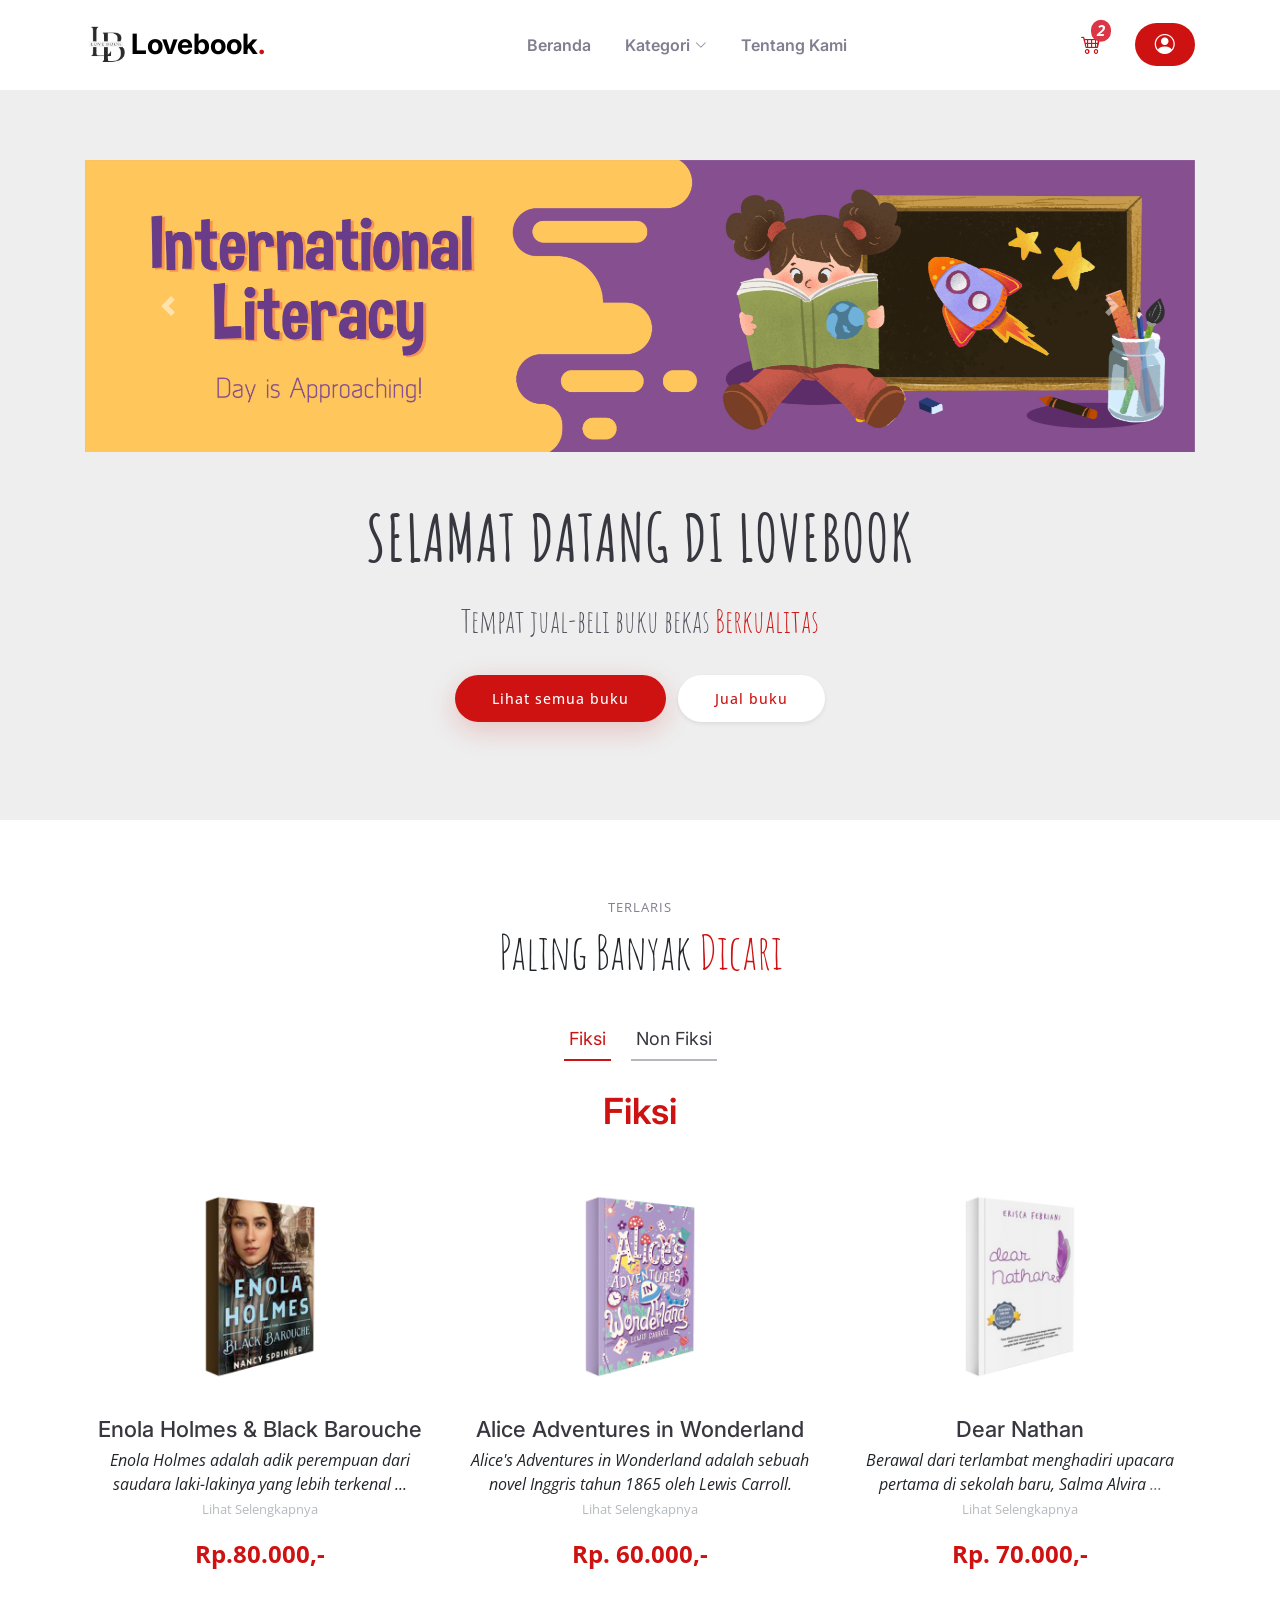
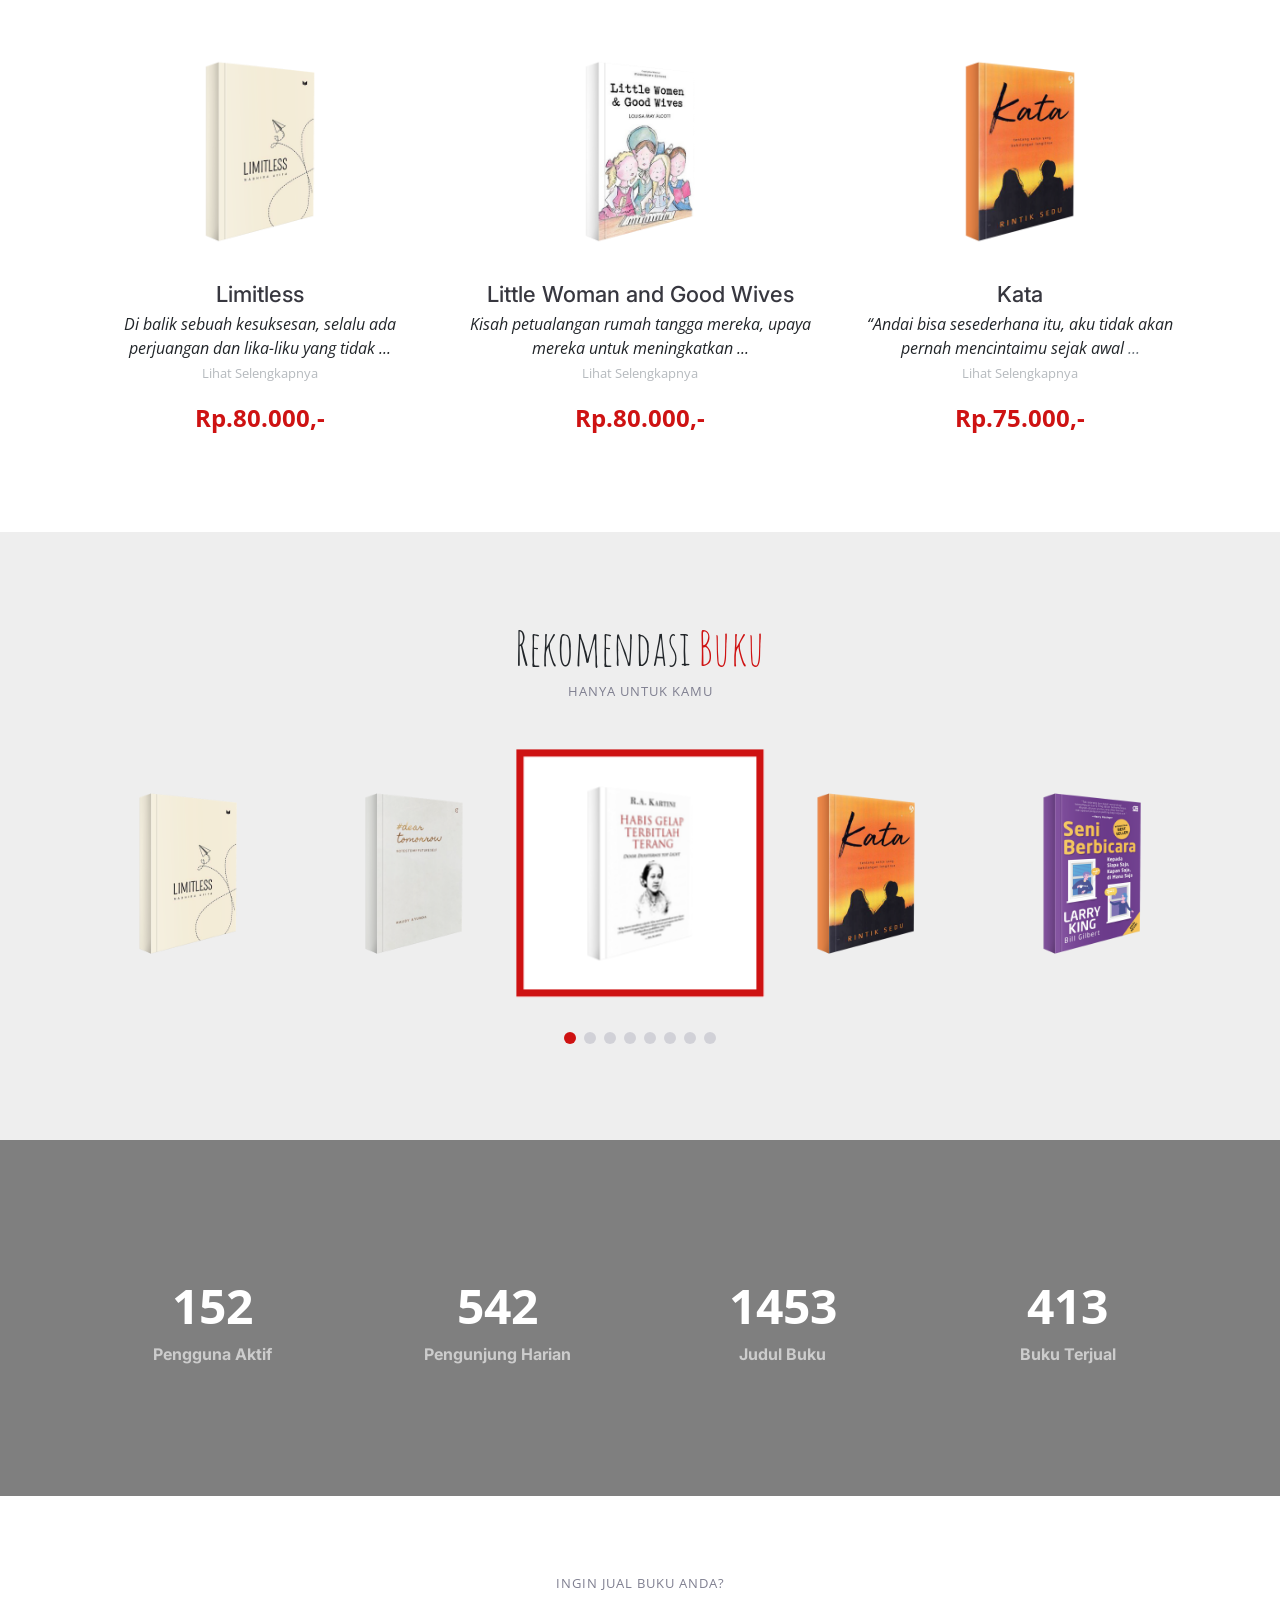
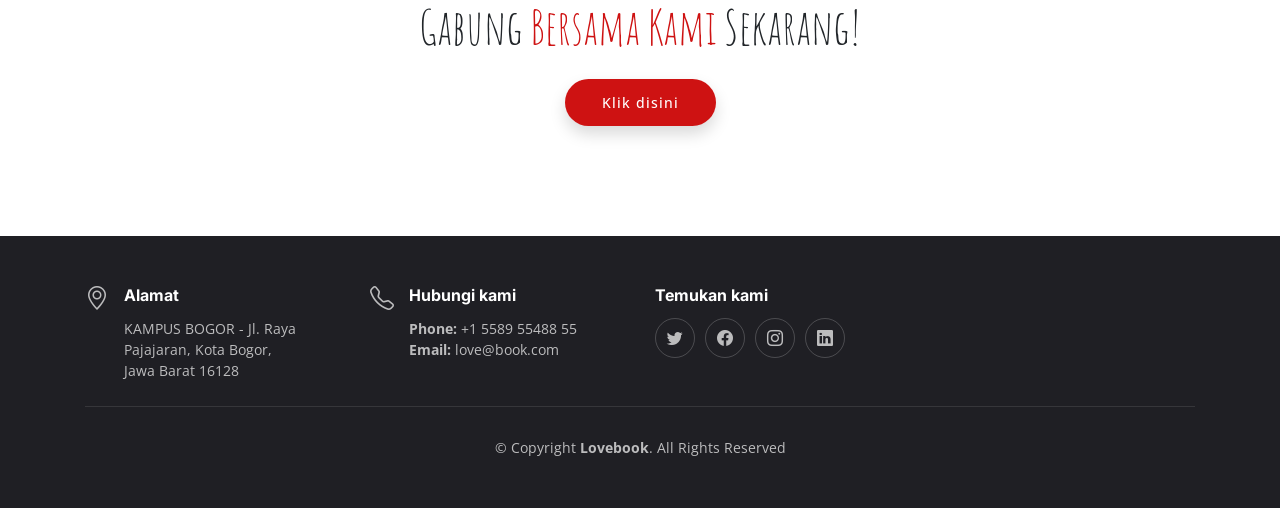
==== commit f8dc8b1e: "Add files via upload" ====
--- a/index.html
+++ b/index.html
@@ -99,7 +99,7 @@
         <h2>Selamat datang di Lovebook</h2>
         <p class="fs-2">Tempat jual-beli buku bekas <span>Berkualitas</span></p>
         <a href="category.html" class="btn btn-book-a-table mb-2">Lihat semua buku</a>
-        <a href="#book-a-table" class="shadow-sm ms-2 btn mb-2" style="
+        <a href="bookup.html" class="shadow-sm ms-2 btn mb-2" style="
         font-weight: 500; font-size: 14px; letter-spacing: 1px; display: inline-block; 
         padding: 12px 36px; border-radius: 50px; transition: 0.5s; background-color:white; color:#CE1212">Jual buku</a>
       </div>
@@ -221,12 +221,12 @@
               </div><!-- Menu Item -->
 
               <div class="col-lg-4 menu-item">
-                <a href="assets/img/menu/kata.png" class="glightbox"><img src="assets/img/menu/kata.png"
+                <a href="books/kata.html" class="glightbox"><img src="assets/img/menu/kata.png"
                     class="menu-img img-fluid" alt=""></a>
                 <h4 style="text-align:center">Kata</h4>
                 <p class="description" style="text-align:center">
                   <i>“Andai bisa sesederhana itu, aku tidak akan pernah mencintaimu sejak awal 
-                    <a class="text-muted">...</a></i> <br><small><a href="#" class="text-muted opacity-50">Lihat
+                    <a class="text-muted">...</a></i> <br><small><a href="books/kata.html" class="text-muted opacity-50">Lihat
                       Selengkapnya</a></small>
                 </p>
                 <p class="price">
@@ -351,7 +351,7 @@
                 href="assets/img/menu/habisgelap.png"><img src="assets/img/menu/habisgelap.png" class="img-fluid"
                   alt=""></a></div>
             <div class="swiper-slide"><a class="glightbox" data-gallery="images-gallery"
-                href="assets/img/menu/kata.png"><img src="assets/img/menu/kata.png" class="img-fluid" alt=""></a>
+                href="books/kata.html"><img src="assets/img/menu/kata.png" class="img-fluid" alt=""></a>
             </div>
             <div class="swiper-slide"><a class="glightbox" data-gallery="images-gallery"
                 href="assets/img/menu/seniberbicara.png"><img src="assets/img/menu/seniberbicara.png" class="img-fluid"
@@ -474,7 +474,8 @@
         <div class="section-header">
           <h2>Ingin jual buku anda?</h2>
           <p>Gabung <span>Bersama Kami</span> Sekarang!</p>
-          <button type="button" class="btn mt-3 shadow" style="font-weight: 500; font-size: 14px; letter-spacing: 1px; display: inline-block; padding: 12px 36px; border-radius: 50px; transition: 0.5s; background-color:#CE1212; color:white">Klik disini</button>
+          <a href="bookup.html" class="btn mt-3 shadow" style="font-weight: 500; font-size: 14px; letter-spacing: 1px; display: inline-block; 
+          padding: 12px 36px; border-radius: 50px; transition: 0.5s; background-color:#CE1212; color:white">Klik disini</a>
         </div>
 
         <!-- <div class="row g-0">
--- a/assets/css/main.css
+++ b/assets/css/main.css
@@ -1924,4 +1924,16 @@
   padding: 15px;
   border-top: 1px solid #eee; }
 .card-product .title {
-  margin-top: 0; }+  margin-top: 0; }
+
+.btn-lovebook {
+  font-weight: 500; 
+  font-size: 14px; 
+  letter-spacing: 1px; 
+  display: inline-block; 
+  padding: 12px 36px; 
+  border-radius: 50px; 
+  transition: 0.5s; 
+  background-color:#CE1212; 
+  color:white;
+}
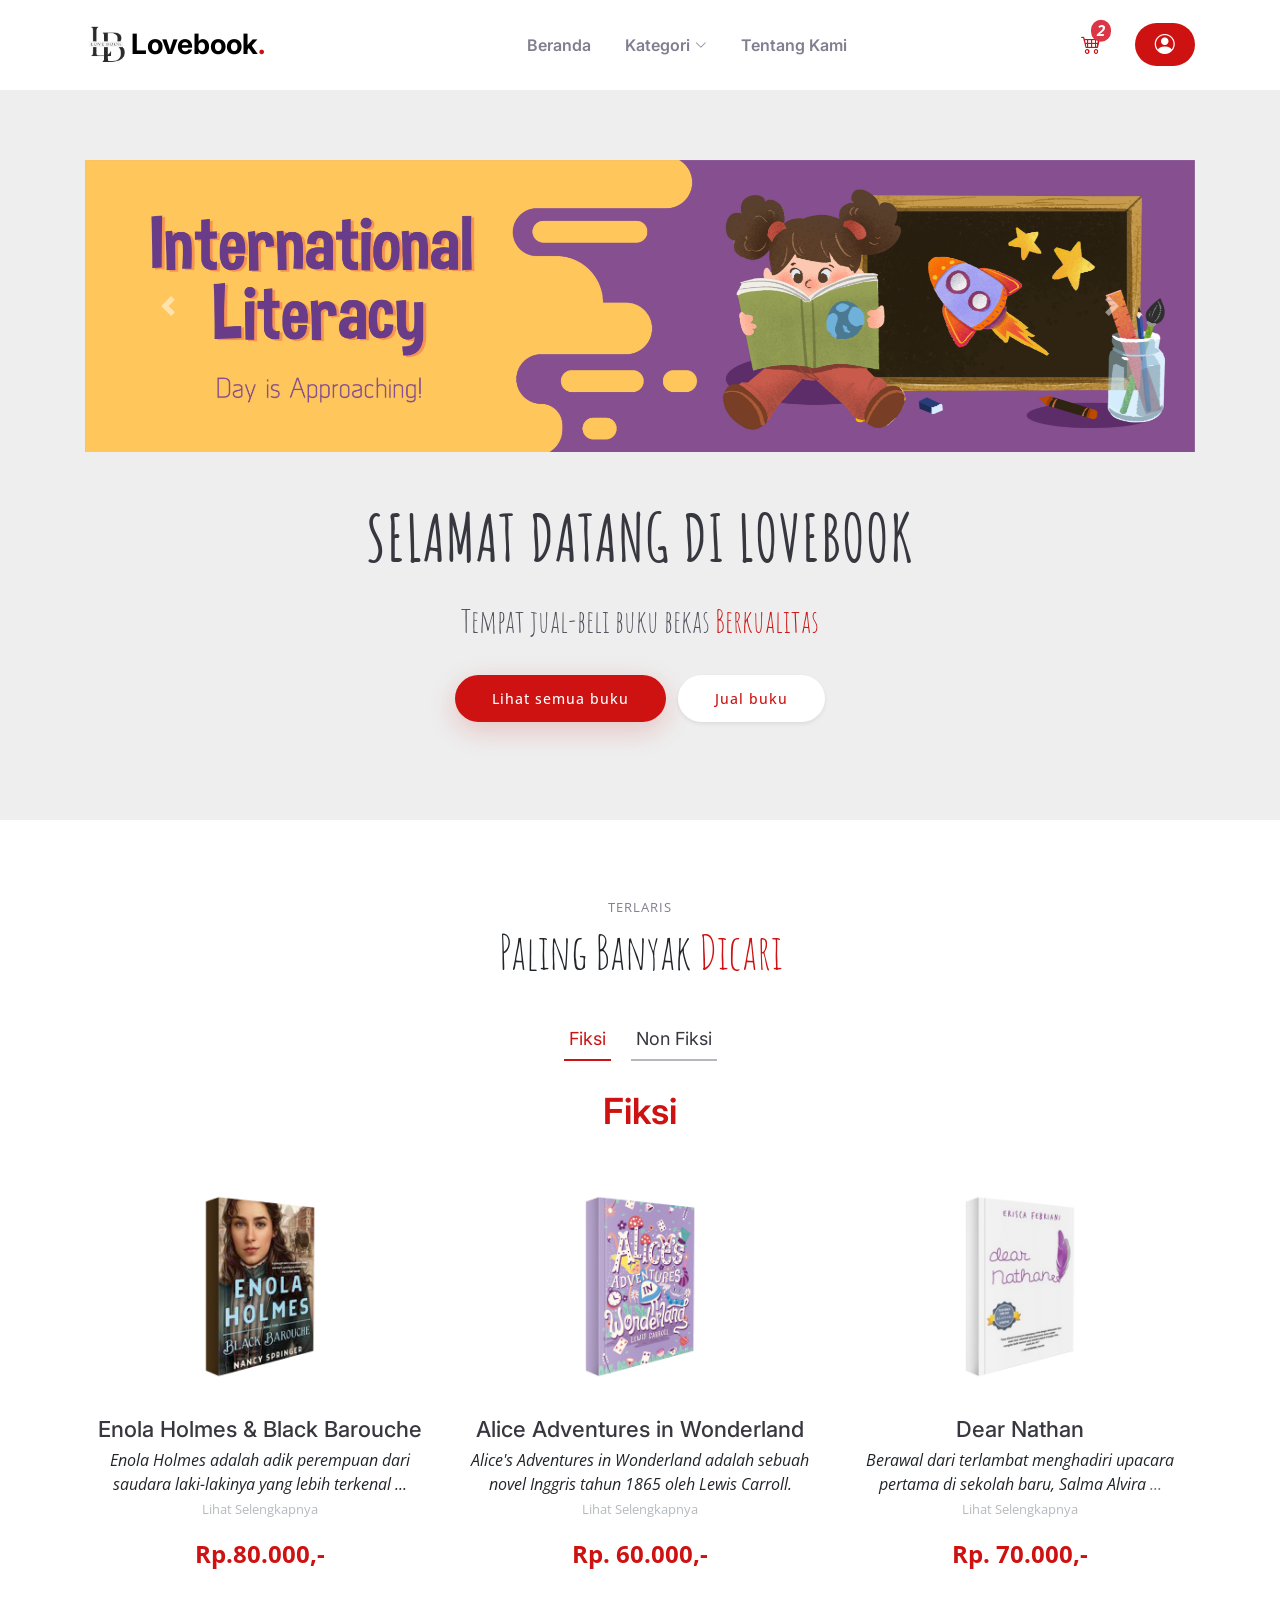
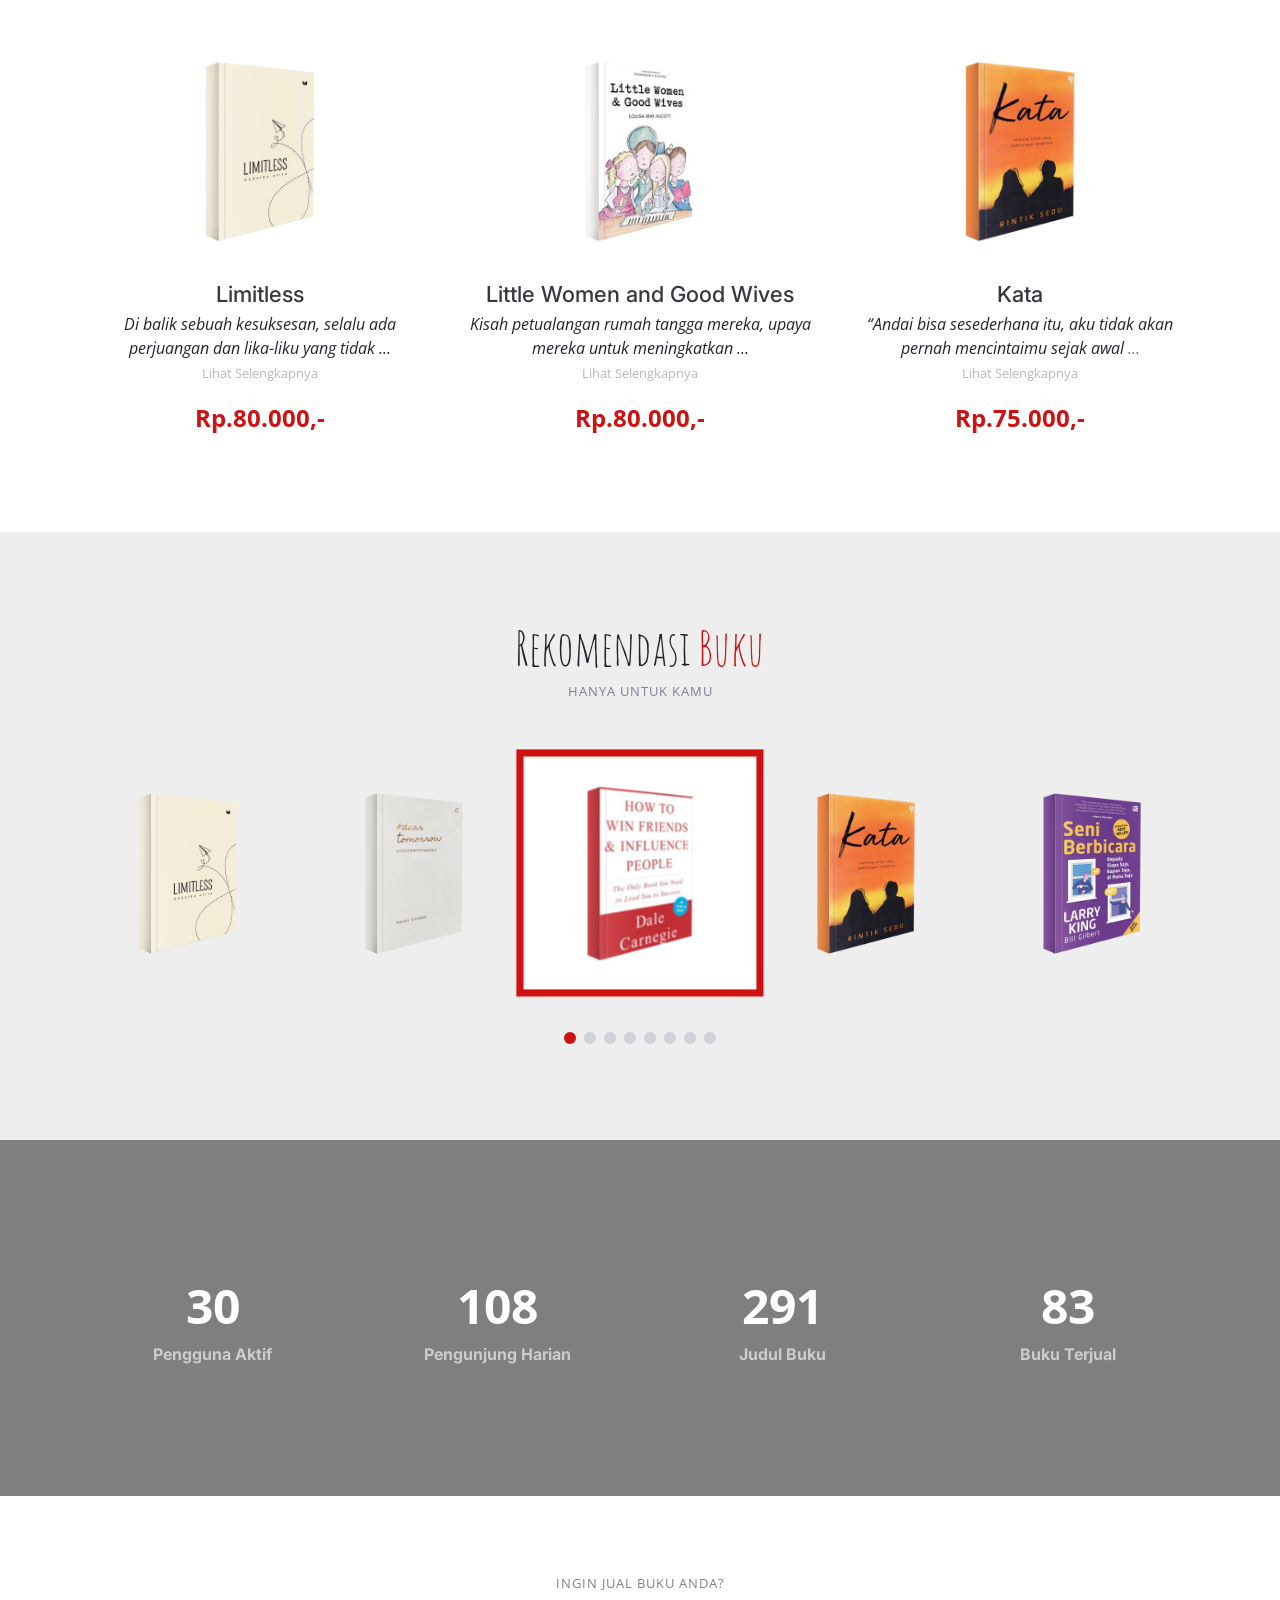
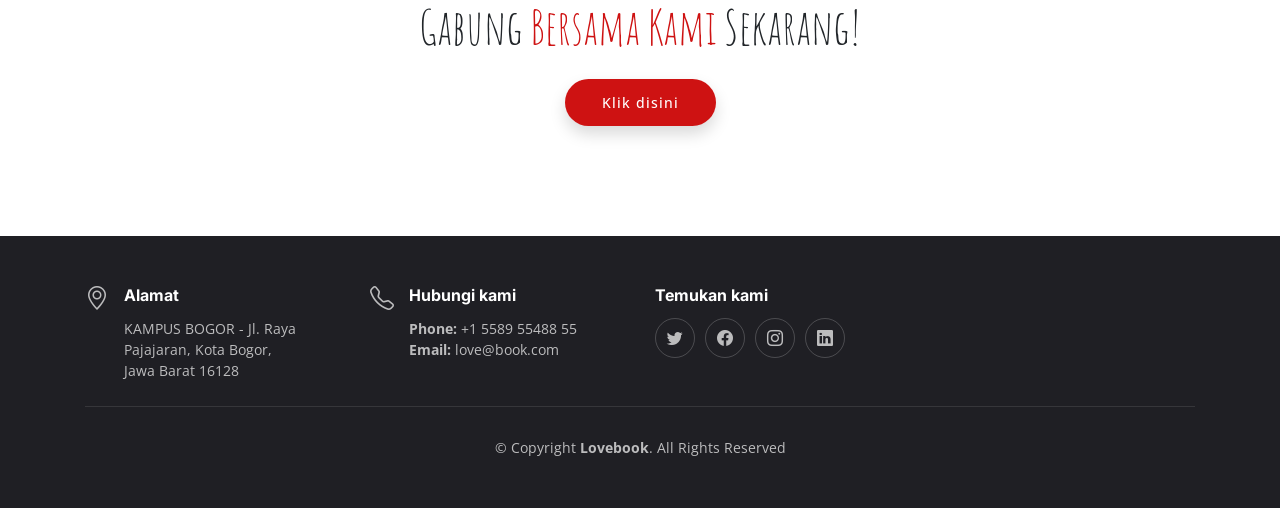
==== commit 96897c95: "Add files via upload" ====
--- a/index.html
+++ b/index.html
@@ -161,7 +161,7 @@
                     class="menu-img img-fluid" alt=""></a>
                 <h4 style="text-align:center">Enola Holmes & Black Barouche</h4>
                 <p class="description" style="text-align:center">
-                  <i>Enola Holmes adalah adik perempuan dari saudara laki-lakinya yang lebih terkenal ...</i> <br><small><a href="#" class="text-muted opacity-50">Lihat Selengkapnya</a></small>
+                  <i>Enola Holmes adalah adik perempuan dari saudara laki-lakinya yang lebih terkenal ...</i> <br><small><a href="books/enola1.html" class="text-muted opacity-50">Lihat Selengkapnya</a></small>
                 </p>
                 <p class="price">
                   Rp.80.000,-
@@ -174,7 +174,7 @@
                 <h4 style="text-align:center">Alice Adventures in Wonderland</h4>
                 <p class="description" style="text-align:center">
                   <i>Alice's Adventures in Wonderland adalah sebuah novel Inggris tahun 1865 oleh Lewis
-                    Carroll.</i><br><small><a href="#" class="text-muted opacity-50">Lihat Selengkapnya</a></small>
+                    Carroll.</i><br><small><a href="books/alice.html" class="text-muted opacity-50">Lihat Selengkapnya</a></small>
                 </p>
                 <p class="price">
                   Rp. 60.000,-
@@ -187,7 +187,7 @@
                 <h4 style="text-align:center">Dear Nathan</h4>
                 <p class="description" style="text-align:center">
                   <i>Berawal dari terlambat menghadiri upacara pertama di sekolah baru, Salma Alvira <a
-                      class="text-muted">...</a></i> <br><small><a href="#" class="text-muted opacity-50">Lihat
+                      class="text-muted">...</a></i> <br><small><a href="books/dearnathan.html" class="text-muted opacity-50">Lihat
                       Selengkapnya</a></small>
                 </p>
                 <p class="price">
@@ -200,7 +200,7 @@
                     class="menu-img img-fluid" alt=""></a>
                 <h4 style="text-align:center">Limitless</h4>
                 <p class="description" style="text-align:center">
-                  <i>Di balik sebuah kesuksesan, selalu ada perjuangan dan lika-liku yang tidak ...</i> <br><small><a href="#" class="text-muted opacity-50">Lihat Selengkapnya</a></small>
+                  <i>Di balik sebuah kesuksesan, selalu ada perjuangan dan lika-liku yang tidak ...</i> <br><small><a href="books/limitless.html" class="text-muted opacity-50">Lihat Selengkapnya</a></small>
                 </p>
                 <p class="price">
                   Rp.80.000,-
@@ -210,10 +210,10 @@
               <div class="col-lg-4 menu-item">
                 <a href="assets/img/menu/littlewoman.png" class="glightbox"><img src="assets/img/menu/littlewoman.png"
                     class="menu-img img-fluid" alt=""></a>
-                <h4 style="text-align:center">Little Woman and Good Wives</h4>
+                <h4 style="text-align:center">Little Women and Good Wives</h4>
                 <p class="description" style="text-align:center">
                   <i>Kisah petualangan rumah tangga mereka, upaya mereka untuk meningkatkan ...</i>
-                  <br><small><a href="#" class="text-muted opacity-50">Lihat Selengkapnya</a></small>
+                  <br><small><a href="books/littlewoman.html" class="text-muted opacity-50">Lihat Selengkapnya</a></small>
                 </p>
                 <p class="price">
                   Rp.80.000,-
@@ -221,7 +221,7 @@
               </div><!-- Menu Item -->
 
               <div class="col-lg-4 menu-item">
-                <a href="books/kata.html" class="glightbox"><img src="assets/img/menu/kata.png"
+                <a href="assets/img/menu/kata.png" class="glightbox"><img src="assets/img/menu/kata.png"
                     class="menu-img img-fluid" alt=""></a>
                 <h4 style="text-align:center">Kata</h4>
                 <p class="description" style="text-align:center">
@@ -250,7 +250,7 @@
                     class="menu-img img-fluid" alt=""></a>
                 <h4 style="text-align:center">How to Win & Influence People</h4>
                 <p class="description" style="text-align:center">
-                  <i>Anda dapat mengejar pekerjaan yang Anda inginkan dan mendapatkannya!</i> <br><small><a href="#" class="text-muted opacity-50">Lihat
+                  <i>Anda dapat mengejar pekerjaan yang Anda inginkan dan mendapatkannya!</i> <br><small><a href="books/howtowin.html" class="text-muted opacity-50">Lihat
                       Selengkapnya</a></small>
 
                 </p>
@@ -264,8 +264,8 @@
                     class="menu-img img-fluid" alt=""></a>
                 <h4 style="text-align:center">Sukarno</h4>
                 <p class="description" style="text-align:center">
-                  <i>Sukarno adalah sebuah buku yang berisi tentang kisah Soekarno, bapak pendiri republik. </i>
-                  <br><small><a href="#" class="text-muted opacity-50">Lihat Selengkapnya</a></small>
+                  <i>"Biarpun matahari di tangan kananku dan bulan di tangan kiriku, dengan maksud .. </i>
+                  <br><small><a href="books/sukarno.html" class="text-muted opacity-50">Lihat Selengkapnya</a></small>
                 </p>
                 <p class="price">
                   Rp. 90.000,-
@@ -278,7 +278,7 @@
                 <h4 style="text-align:center">Atomic Habits</h4>
                 <p class="description" style="text-align:center">
                   <i>Orang mengira ketika Anda ingin mengubah hidup, Anda perlu memikirkan hal-hal besar. </i>
-                  <br><small><a href="#" class="text-muted opacity-50">Lihat Selengkapnya</a></small>
+                  <br><small><a href="books/atomic1.html" class="text-muted opacity-50">Lihat Selengkapnya</a></small>
                 </p>
                 <p class="price">
                   Rp. 80.000,-
@@ -291,7 +291,7 @@
                 <h4 style="text-align:center">Dear Tomorrow</h4>
                 <p class="description" style="text-align:center">
                   <i>Buku ini adalah kumpulan pengalaman, pemikiran, dan percakapan tentang <a
-                      class="text-muted">...</a></i> <br><small><a href="#" class="text-muted opacity-50">Lihat
+                      class="text-muted">...</a></i> <br><small><a href="books/deartomorrow.html" class="text-muted opacity-50">Lihat
                       Selengkapnya</a></small>
 
                 </p>
@@ -306,7 +306,7 @@
                 <h4 style="text-align:center">How to Respect Myself</h4>
                 <p class="description style="text-align:center"">
                   <i>Bagaimana anda menjaga dan mencintai diri sendiri? Metode pelatihan mandiri untuk <a
-                      class="text-muted">...</a></i> <br><small><a href="#" class="text-muted opacity-50">Lihat
+                      class="text-muted">...</a></i> <br><small><a href="books/howtorespect.html" class="text-muted opacity-50">Lihat
                       Selengkapnya</a></small>
 
                 </p>
@@ -321,7 +321,7 @@
                 <h4 style="text-align:center">Seni Berbicara yang Baik</h4>
                 <p class="description" style="text-align:center">
                   <i>Tidak ada orang yang tidak bisa diajak bicara bila kita memiliki sifat yang tepat.</i>
-                  <br><small><a href="#" class="text-muted opacity-50">Lihat Selengkapnya</a></small>
+                  <br><small><a href="books/seniberbicara.html" class="text-muted opacity-50">Lihat Selengkapnya</a></small>
 
                 </p>
                 <p class="price">
@@ -348,28 +348,28 @@
         <div class="gallery-slider swiper">
           <div class="swiper-wrapper align-items-center">
             <div class="swiper-slide"><a class="glightbox" data-gallery="images-gallery"
-                href="assets/img/menu/habisgelap.png"><img src="assets/img/menu/habisgelap.png" class="img-fluid"
+                href="books/howtowin.html"><img src="assets/img/menu/howtowin.png" class="img-fluid"
                   alt=""></a></div>
             <div class="swiper-slide"><a class="glightbox" data-gallery="images-gallery"
                 href="books/kata.html"><img src="assets/img/menu/kata.png" class="img-fluid" alt=""></a>
             </div>
             <div class="swiper-slide"><a class="glightbox" data-gallery="images-gallery"
-                href="assets/img/menu/seniberbicara.png"><img src="assets/img/menu/seniberbicara.png" class="img-fluid"
+                href="books/seniberbicara.html"><img src="assets/img/menu/seniberbicara.png" class="img-fluid"
                   alt=""></a></div>
             <div class="swiper-slide"><a class="glightbox" data-gallery="images-gallery"
-                href="assets/img/menu/howtorespect.png"><img src="assets/img/menu/howtorespect.png" class="img-fluid"
+                href="books/howtorespect.html"><img src="assets/img/menu/howtorespect.png" class="img-fluid"
                   alt=""></a></div>
             <div class="swiper-slide"><a class="glightbox" data-gallery="images-gallery"
-                href="assets/img/menu/teluk.png"><img src="assets/img/menu/teluk.png" class="img-fluid" alt=""></a>
-            </div>
-            <div class="swiper-slide"><a class="glightbox" data-gallery="images-gallery"
-                href="assets/img/menu/atomic1.png"><img src="assets/img/menu/atomic1.png" class="img-fluid" alt=""></a>
-            </div>
-            <div class="swiper-slide"><a class="glightbox" data-gallery="images-gallery"
-                href="assets/img/menu/limitless.png"><img src="assets/img/menu/limitless.png" class="img-fluid"
+                href="books/littlewoman.html"><img src="assets/img/menu/littlewoman.png" class="img-fluid" alt=""></a>
+            </div>
+            <div class="swiper-slide"><a class="glightbox" data-gallery="images-gallery"
+                href="books/atomic1.html"><img src="assets/img/menu/atomic1.png" class="img-fluid" alt=""></a>
+            </div>
+            <div class="swiper-slide"><a class="glightbox" data-gallery="images-gallery"
+                href="books/limitless.html"><img src="assets/img/menu/limitless.png" class="img-fluid"
                   alt=""></a></div>
             <div class="swiper-slide"><a class="glightbox" data-gallery="images-gallery"
-                href="assets/img/menu/deartommorow.png"><img src="assets/img/menu/deartommorow.png" class="img-fluid"
+                href="books/deartomorrow.html"><img src="assets/img/menu/deartommorow.png" class="img-fluid"
                   alt=""></a></div>
           </div>
           <div class="swiper-pagination"></div>
